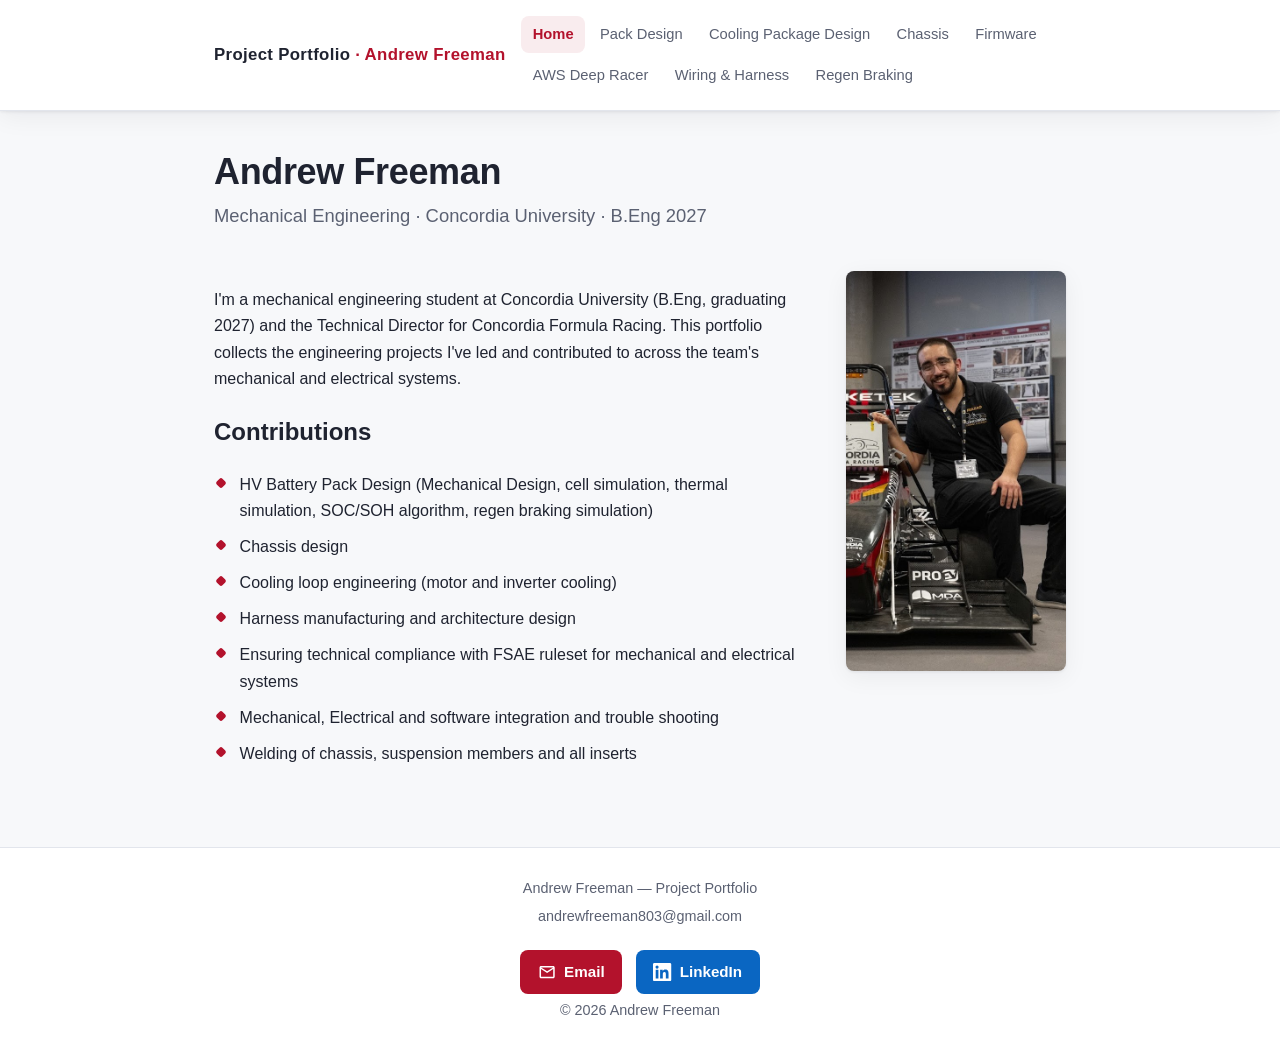
==== index.html @ 3059a9bf "Initial commit: Andrew Freeman project portfolio" ====
<!DOCTYPE html>
<html lang="en">
<head>
  <meta charset="UTF-8">
  <meta name="viewport" content="width=device-width, initial-scale=1.0">
  <title>Project Portfolio — Andrew Freeman</title>
  <meta name="description" content="Engineering project portfolio of Andrew Freeman, mechanical engineering student and Technical Director of Concordia Formula Racing.">
  <link rel="stylesheet" href="css/style.css">
</head>
<body>
  <!-- ============ CANONICAL HEADER (copy to every page) ============ -->
  <header class="site-header">
    <div class="site-header__inner">
      <a class="site-title" href="index.html">Project Portfolio <span>· Andrew Freeman</span></a>
      <button class="nav-toggle" aria-label="Toggle navigation" aria-controls="primary-nav" aria-expanded="false">☰</button>
      <ul class="nav" id="primary-nav">
        <li><a href="index.html" class="active" aria-current="page">Home</a></li>
        <li><a href="pack-design.html">Pack Design</a></li>
        <li><a href="cooling-package-design.html">Cooling Package Design</a></li>
        <li><a href="chassis.html">Chassis</a></li>
        <li><a href="firmware.html">Firmware</a></li>
        <li><a href="aws-deep-racer.html">AWS Deep Racer</a></li>
        <li><a href="wiring-harness.html">Wiring &amp; Harness</a></li>
        <li><a href="regen-braking.html">Regen Braking</a></li>
      </ul>
    </div>
  </header>
  <!-- ============ /HEADER ============ -->

  <main>
    <h1 class="page-title">Andrew Freeman</h1>
    <p class="page-subtitle">Mechanical Engineering · Concordia University · B.Eng 2027</p>

    <div class="intro">
      <div>
        <p>
          I'm a mechanical engineering student at Concordia University (B.Eng, graduating
          2027) and the Technical Director for Concordia Formula Racing. This portfolio
          collects the engineering projects I've led and contributed to across the team's
          mechanical and electrical systems.
        </p>

        <h2>Contributions</h2>
        <ul class="bullet-list">
          <li>HV Battery Pack Design (Mechanical Design, cell simulation, thermal simulation, SOC/SOH algorithm, regen braking simulation) </li>
          <li>Chassis design</li>
          <li>Cooling loop engineering (motor and inverter cooling)</li>
          <li>Harness manufacturing and architecture design</li>
          <li>Ensuring technical compliance with FSAE ruleset for mechanical and electrical systems</li>
          <li>​Mechanical, Electrical and software integration and trouble shooting</li>
          <li>Welding of chassis, suspension members and all inserts</li>
        </ul>
      </div>

      <img class="intro__photo" src="assets/images/Profile1.jpg" alt="Andrew Freeman">
    </div>
  </main>

  <!-- ============ CANONICAL FOOTER (copy to every page) ============ -->
  <footer class="site-footer">
    <p>Andrew Freeman — Project Portfolio</p>
    <p>andrewfreeman803@gmail.com</p>
    <p><a class="btn btn-email" href="mailto:andrewfreeman803@gmail.com"><svg viewBox="0 0 24 24" aria-hidden="true" focusable="false"><path d="M22 6c0-1.1-.9-2-2-2H4c-1.1 0-2 .9-2 2v12c0 1.1.9 2 2 2h16c1.1 0 2-.9 2-2V6zm-2 0l-8 5-8-5h16zm0 12H4V8l8 5 8-5v10z"/></svg>Email</a></p>
    <p><a class="btn btn-linkedin" href="https://www.linkedin.com/in/andrew-freeman-411437264" target="_blank" rel="noopener" aria-label="LinkedIn"><svg viewBox="0 0 24 24" aria-hidden="true" focusable="false"><path d="M20.45 20.45h-3.56v-5.57c0-1.33-.02-3.04-1.85-3.04-1.85 0-2.14 1.45-2.14 2.94v5.67H9.34V9h3.41v1.56h.05c.48-.9 1.64-1.85 3.37-1.85 3.6 0 4.27 2.37 4.27 5.46v6.28zM5.34 7.43a2.06 2.06 0 110-4.13 2.06 2.06 0 010 4.13zM7.12 20.45H3.56V9h3.56v11.45zM22.22 0H1.77C.79 0 0 .77 0 1.72v20.56C0 23.23.79 24 1.77 24h20.45c.98 0 1.78-.77 1.78-1.72V1.72C24 .77 23.2 0 22.22 0z"/></svg>LinkedIn</a></p>
    <p>&copy; 2026 Andrew Freeman</p>
  </footer>
  <!-- ============ /FOOTER ============ -->

  <script src="js/nav.js"></script>
</body>
</html>
---- css/style.css ----
:root {
  --color-bg: #f7f8fa;
  --color-surface: #ffffff;
  --color-text: #1f2330;
  --color-text-muted: #5b6172;
  --color-accent: #b3122c;
  --color-accent-dark: #8a0e22;
  --color-border: #e2e5ec;
  --color-code-bg: #1f2330;
  --color-code-text: #e8eaf0;

  --font-body: -apple-system, BlinkMacSystemFont, "Segoe UI", Roboto, Helvetica,
    Arial, sans-serif;
  --font-mono: "SF Mono", "Cascadia Code", Consolas, "Liberation Mono", Menlo,
    monospace;

  --content-max: 900px;
  --space-1: 0.5rem;
  --space-2: 1rem;
  --space-3: 1.5rem;
  --space-4: 2.5rem;
  --space-5: 4rem;
  --radius: 8px;
  --shadow: 0 1px 3px rgba(20, 23, 33, 0.08), 0 6px 24px rgba(20, 23, 33, 0.06);
}

*,
*::before,
*::after {
  box-sizing: border-box;
}

html {
  scroll-behavior: smooth;
}

body {
  margin: 0;
  font-family: var(--font-body);
  color: var(--color-text);
  background: var(--color-bg);
  line-height: 1.65;
  -webkit-font-smoothing: antialiased;
}

img {
  max-width: 100%;
  display: block;
}

a {
  color: var(--color-accent);
  text-decoration: none;
}

a:hover,
a:focus {
  text-decoration: underline;
}

.site-header {
  position: sticky;
  top: 0;
  z-index: 100;
  background: var(--color-surface);
  border-bottom: 1px solid var(--color-border);
  box-shadow: var(--shadow);
}

.site-header__inner {
  max-width: var(--content-max);
  margin: 0 auto;
  padding: var(--space-2) var(--space-3);
  display: flex;
  align-items: center;
  justify-content: space-between;
  gap: var(--space-2);
}

.site-title {
  font-size: 1.05rem;
  font-weight: 700;
  letter-spacing: 0.02em;
  color: var(--color-text);
  white-space: nowrap;
}

.site-title span {
  color: var(--color-accent);
}

.site-title:hover {
  text-decoration: none;
}

.nav-toggle {
  display: none;
  background: none;
  border: 1px solid var(--color-border);
  border-radius: var(--radius);
  padding: 0.4rem 0.6rem;
  font-size: 1.25rem;
  line-height: 1;
  cursor: pointer;
  color: var(--color-text);
}

.nav {
  display: flex;
  flex-wrap: wrap;
  gap: 0.25rem;
  list-style: none;
  margin: 0;
  padding: 0;
}

.nav a {
  display: block;
  padding: 0.4rem 0.7rem;
  border-radius: var(--radius);
  color: var(--color-text-muted);
  font-size: 0.92rem;
  font-weight: 500;
  white-space: nowrap;
}

.nav a:hover,
.nav a:focus {
  background: var(--color-bg);
  color: var(--color-text);
  text-decoration: none;
}

.nav a.active,
.nav a[aria-current="page"] {
  color: var(--color-accent);
  background: rgba(179, 18, 44, 0.08);
  font-weight: 600;
}

main {
  max-width: var(--content-max);
  margin: 0 auto;
  padding: var(--space-4) var(--space-3) var(--space-5);
}

.page-title {
  font-size: 2.25rem;
  line-height: 1.15;
  margin: 0 0 var(--space-1);
  letter-spacing: -0.01em;
}

.page-subtitle {
  margin: 0 0 var(--space-4);
  color: var(--color-text-muted);
  font-size: 1.15rem;
  font-weight: 500;
}

.toc {
  background: var(--color-surface);
  border: 1px solid var(--color-border);
  border-radius: var(--radius);
  box-shadow: var(--shadow);
  padding: var(--space-2) var(--space-3);
  margin-bottom: var(--space-4);
}

.toc__title {
  margin: 0 0 var(--space-1);
  font-size: 0.8rem;
  font-weight: 700;
  text-transform: uppercase;
  letter-spacing: 0.06em;
  color: var(--color-text-muted);
}

.toc ul {
  list-style: none;
  margin: 0;
  padding: 0;
  columns: 2;
  column-gap: var(--space-4);
}

.toc li {
  margin: 0.15rem 0;
  break-inside: avoid;
}

.toc a {
  display: block;
  padding: 0.15rem 0 0.15rem 0.6rem;
  border-left: 2px solid transparent;
  color: var(--color-text-muted);
  font-size: 0.92rem;
}

.toc a:hover,
.toc a:focus {
  color: var(--color-accent);
  text-decoration: none;
}

.toc a.active {
  color: var(--color-accent);
  border-left-color: var(--color-accent);
  font-weight: 600;
}

.section {
  margin-bottom: var(--space-4);
  padding-bottom: var(--space-3);
  border-bottom: 1px solid var(--color-border);
  scroll-margin-top: 84px;
}

.section:last-child {
  border-bottom: none;
}

.section h2 {
  font-size: 1.5rem;
  margin: 0 0 var(--space-1);
  color: var(--color-text);
}

.section h3 {
  font-size: 1.15rem;
  margin: var(--space-3) 0 var(--space-1);
  color: var(--color-accent-dark);
}

.bullet-list {
  margin: var(--space-2) 0;
  padding: 0;
  list-style: none;
}

.bullet-list li {
  position: relative;
  padding-left: 1.6rem;
  margin-bottom: 0.6rem;
}

.bullet-list li::before {
  content: "";
  position: absolute;
  left: 0.2rem;
  top: 0.7em;
  width: 0.5rem;
  height: 0.5rem;
  border-radius: 2px;
  background: var(--color-accent);
  transform: translateY(-50%) rotate(45deg);
}

.bullet-list ul {
  list-style: disc;
  margin: 0.4rem 0 0.2rem;
  padding-left: 1.2rem;
}

.bullet-list ul li {
  padding-left: 0.3rem;
  margin-bottom: 0.25rem;
  color: var(--color-text-muted);
  font-size: 0.95rem;
}

.bullet-list ul li::before {
  display: none;
}

.image-grid {
  display: grid;
  grid-template-columns: repeat(auto-fill, minmax(220px, 1fr));
  gap: var(--space-2);
  margin: var(--space-2) 0;
}

.image-grid img {
  width: 100%;
  height: auto;
  border-radius: var(--radius);
  box-shadow: var(--shadow);
  cursor: zoom-in;
}

.image-grid--single {
  grid-template-columns: 1fr;
}

.image-grid--gallery {
  grid-template-columns: repeat(auto-fill, minmax(180px, 1fr));
}

.image-grid--gallery img {
  height: 190px;
  object-fit: cover;
}

.image-placeholder {
  border: 2px dashed var(--color-border);
  border-radius: var(--radius);
  background: var(--color-surface);
  min-height: 150px;
  display: flex;
  align-items: center;
  justify-content: center;
  text-align: center;
  padding: var(--space-2);
  color: var(--color-text-muted);
  font-size: 0.85rem;
}

.image-placeholder--wide {
  min-height: 240px;
}

.image-placeholder::before {
  content: "🖼 ";
}

.lightbox {
  position: fixed;
  inset: 0;
  z-index: 1000;
  display: none;
  align-items: center;
  justify-content: center;
  padding: var(--space-3);
  background: rgba(0, 0, 0, 0.9);
}

.lightbox.open {
  display: flex;
}

.lightbox__img {
  max-width: 95vw;
  max-height: 92vh;
  width: auto;
  height: auto;
  object-fit: contain;
  border-radius: var(--radius);
  box-shadow: 0 10px 40px rgba(0, 0, 0, 0.5);
  cursor: zoom-out;
}

.lightbox__close {
  position: absolute;
  top: 0.75rem;
  right: 1.25rem;
  background: none;
  border: none;
  color: #fff;
  font-size: 2.75rem;
  line-height: 1;
  cursor: pointer;
}

.download {
  display: inline-flex;
  align-items: center;
  gap: 0.5rem;
  margin: var(--space-1) 0;
  padding: 0.6rem 0.9rem;
  background: var(--color-surface);
  border: 1px solid var(--color-border);
  border-radius: var(--radius);
  color: var(--color-text);
  font-size: 0.92rem;
  font-weight: 500;
  box-shadow: var(--shadow);
}

.download:hover,
.download:focus {
  border-color: var(--color-accent);
  color: var(--color-accent);
  text-decoration: none;
}

.btn {
  display: inline-block;
  padding: 0.6rem 1.1rem;
  background: var(--color-accent);
  color: #fff;
  border-radius: var(--radius);
  font-weight: 600;
  font-size: 0.95rem;
}

.btn:hover,
.btn:focus {
  background: var(--color-accent-dark);
  text-decoration: none;
}

.btn-linkedin {
  display: inline-flex;
  align-items: center;
  gap: 0.5rem;
  background: #0a66c2;
}

.btn-linkedin:hover,
.btn-linkedin:focus {
  background: #004182;
}

.btn-linkedin svg {
  width: 1.2em;
  height: 1.2em;
  fill: currentColor;
}

.btn-email {
  display: inline-flex;
  align-items: center;
  gap: 0.5rem;
}

.btn-email svg {
  width: 1.2em;
  height: 1.2em;
  fill: currentColor;
}

.code-block {
  background: var(--color-code-bg);
  color: var(--color-code-text);
  border-radius: var(--radius);
  padding: var(--space-2);
  overflow-x: auto;
  font-family: var(--font-mono);
  font-size: 0.85rem;
  line-height: 1.5;
  margin: var(--space-2) 0;
}

.code-block code {
  font-family: inherit;
  white-space: pre;
}

.code-block--scroll {
  max-height: 460px;
  overflow: auto;
  margin-top: 0;
}

.code-details {
  margin: var(--space-2) 0;
}

.code-details > summary {
  cursor: pointer;
  display: inline-block;
  padding: 0.4rem 0.2rem;
  color: var(--color-accent);
  font-weight: 600;
  font-size: 0.92rem;
}

.code-details > summary:hover {
  color: var(--color-accent-dark);
}

.intro {
  display: grid;
  grid-template-columns: 1fr 220px;
  gap: var(--space-4);
  align-items: start;
}

.intro__photo {
  width: 100%;
  min-height: 260px;
  border-radius: var(--radius);
}

img.intro__photo {
  height: 400px;
  object-fit: cover;
  box-shadow: var(--shadow);
}

.site-footer {
  background: var(--color-surface);
  border-top: 1px solid var(--color-border);
  padding: var(--space-3);
  text-align: center;
  color: var(--color-text-muted);
  font-size: 0.9rem;
}

.site-footer a {
  font-weight: 600;
}

.site-footer p {
  margin: 0.3rem 0;
}

.site-footer .btn {
  margin-top: var(--space-1);
  color: #fff;
}

.site-footer .btn:hover,
.site-footer .btn:focus {
  text-decoration: none;
}

.site-footer p:has(.btn) {
  display: inline-block;
  margin: var(--space-1) 0.3rem 0;
}

@media (max-width: 720px) {
  .nav-toggle {
    display: block;
  }

  .nav {
    display: none;
    flex-direction: column;
    width: 100%;
    margin-top: var(--space-2);
    flex-basis: 100%;
  }

  .nav.open {
    display: flex;
  }

  .site-header__inner {
    flex-wrap: wrap;
  }

  .nav a {
    padding: 0.6rem 0.7rem;
  }

  .intro {
    grid-template-columns: 1fr;
  }

  .page-title {
    font-size: 1.8rem;
  }

  .toc ul {
    columns: 1;
  }
}
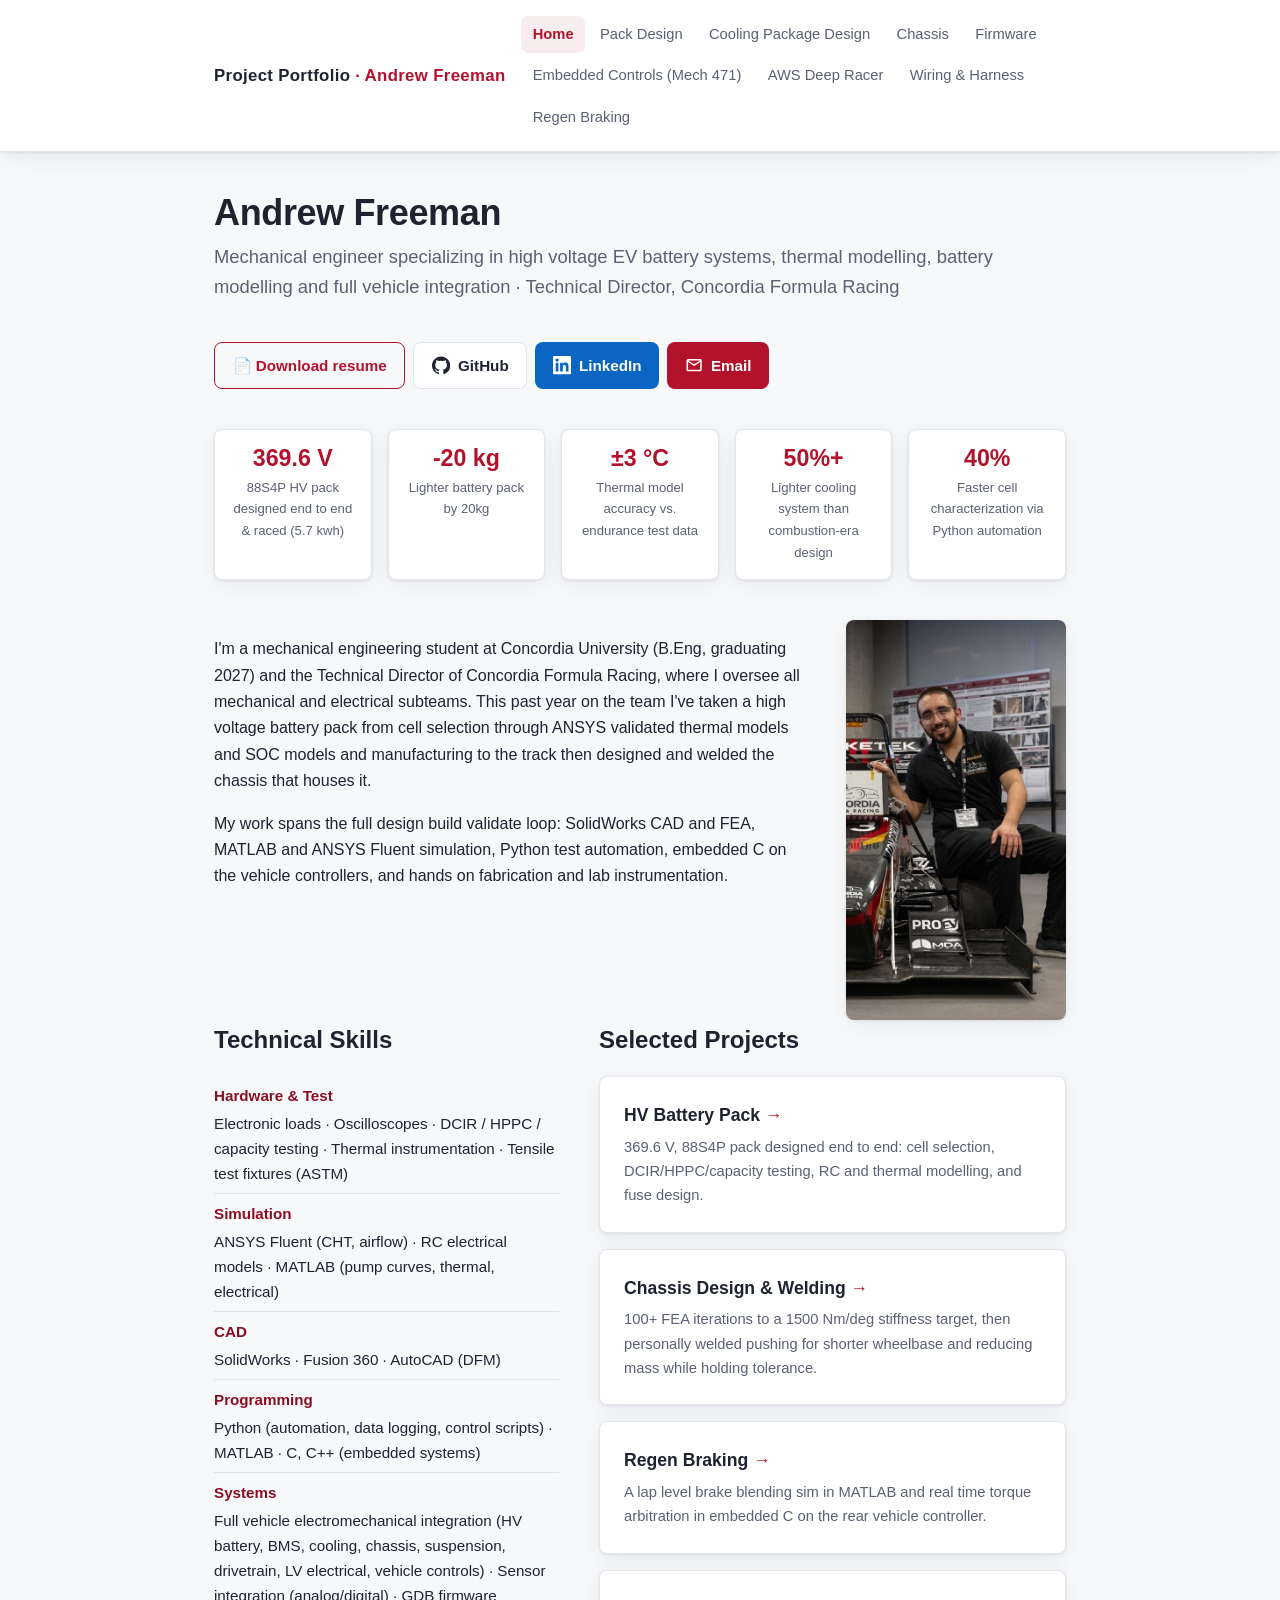
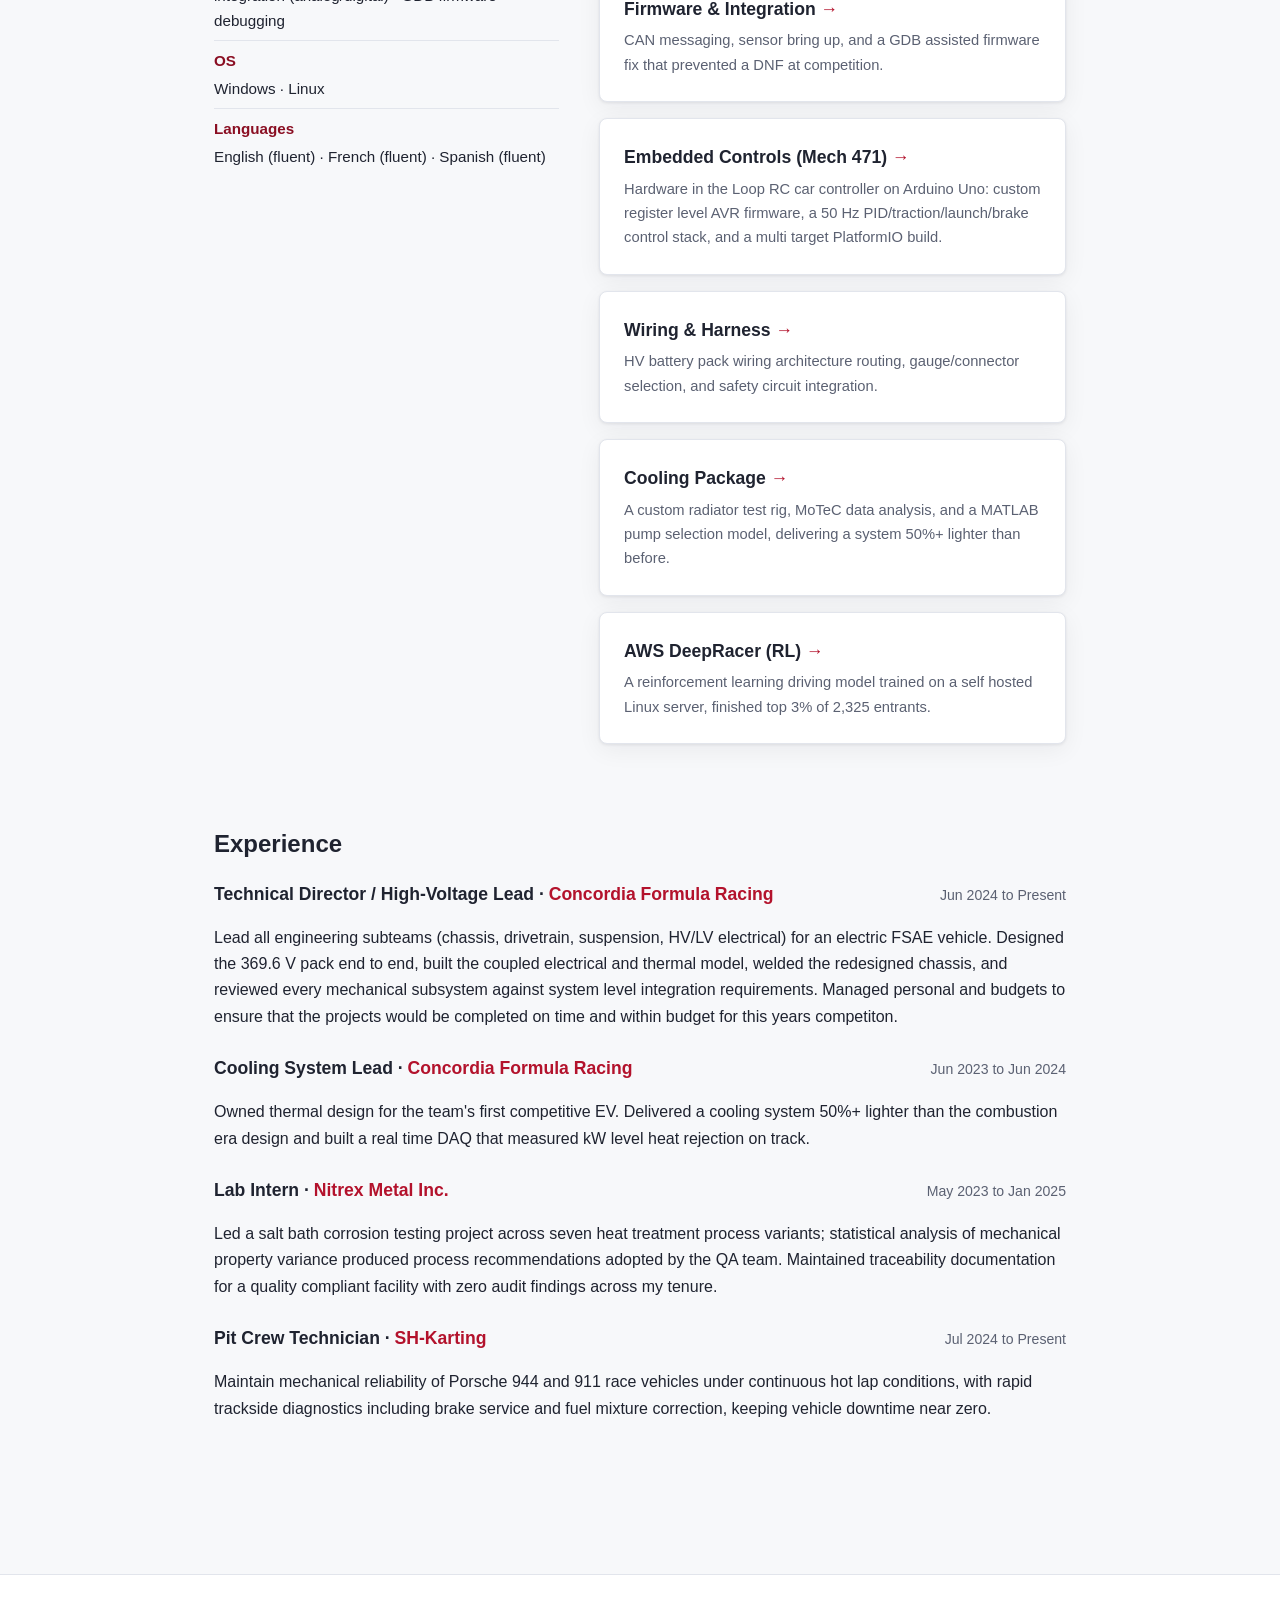
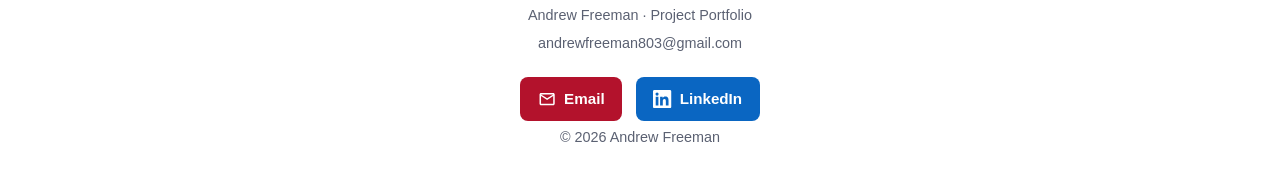
==== commit 32b9d67e: "General improvements - Rebuild homepage: value proposition, hero metric row, project-card grid,   re" ====
--- a/index.html
+++ b/index.html
@@ -3,7 +3,7 @@
 <head>
   <meta charset="UTF-8">
   <meta name="viewport" content="width=device-width, initial-scale=1.0">
-  <title>Project Portfolio — Andrew Freeman</title>
+  <title>Project Portfolio · Andrew Freeman</title>
   <meta name="description" content="Engineering project portfolio of Andrew Freeman, mechanical engineering student and Technical Director of Concordia Formula Racing.">
   <link rel="stylesheet" href="css/style.css">
 </head>
@@ -19,6 +19,7 @@
         <li><a href="cooling-package-design.html">Cooling Package Design</a></li>
         <li><a href="chassis.html">Chassis</a></li>
         <li><a href="firmware.html">Firmware</a></li>
+        <li><a href="embedded-controls.html">Embedded Controls (Mech 471)</a></li>
         <li><a href="aws-deep-racer.html">AWS Deep Racer</a></li>
         <li><a href="wiring-harness.html">Wiring &amp; Harness</a></li>
         <li><a href="regen-braking.html">Regen Braking</a></li>
@@ -29,36 +30,168 @@
 
   <main>
     <h1 class="page-title">Andrew Freeman</h1>
-    <p class="page-subtitle">Mechanical Engineering · Concordia University · B.Eng 2027</p>
+    <p class="page-subtitle">
+      Mechanical engineer specializing in high voltage EV battery systems, thermal
+      modelling, battery modelling and full vehicle integration · Technical Director, Concordia Formula Racing
+    </p>
+
+    <div class="hero-actions">
+      <a class="btn btn-outline" href="assets/files/Andrew_Freeman_Resume.pdf" target="_blank" rel="noopener">📄 Download resume</a>
+      <a class="btn btn-ghost" href="https://github.com/freeman803" target="_blank" rel="noopener">
+        <svg viewBox="0 0 24 24" aria-hidden="true" focusable="false"><path d="M12 .5C5.37.5 0 5.87 0 12.5c0 5.3 3.44 9.8 8.21 11.39.6.11.82-.26.82-.58 0-.29-.01-1.04-.02-2.05-3.34.73-4.04-1.61-4.04-1.61-.55-1.39-1.34-1.76-1.34-1.76-1.09-.75.08-.73.08-.73 1.2.08 1.84 1.24 1.84 1.24 1.07 1.83 2.81 1.3 3.5.99.11-.78.42-1.3.76-1.6-2.67-.3-5.47-1.33-5.47-5.93 0-1.31.47-2.38 1.24-3.22-.12-.3-.54-1.52.12-3.18 0 0 1.01-.32 3.3 1.23a11.5 11.5 0 016 0c2.29-1.55 3.3-1.23 3.3-1.23.66 1.66.24 2.88.12 3.18.77.84 1.24 1.91 1.24 3.22 0 4.61-2.8 5.63-5.48 5.92.43.37.81 1.1.81 2.22 0 1.6-.01 2.9-.01 3.29 0 .32.21.7.82.58A12.01 12.01 0 0024 12.5C24 5.87 18.63.5 12 .5z"/></svg>
+        GitHub
+      </a>
+      <a class="btn btn-linkedin" href="https://www.linkedin.com/in/andrew-freeman-411437264" target="_blank" rel="noopener">
+        <svg viewBox="0 0 24 24" aria-hidden="true" focusable="false"><path d="M20.45 20.45h-3.56v-5.57c0-1.33-.02-3.04-1.85-3.04-1.85 0-2.14 1.45-2.14 2.94v5.67H9.34V9h3.41v1.56h.05c.48-.9 1.64-1.85 3.37-1.85 3.6 0 4.27 2.37 4.27 5.46v6.28zM5.34 7.43a2.06 2.06 0 110-4.13 2.06 2.06 0 010 4.13zM7.12 20.45H3.56V9h3.56v11.45zM22.22 0H1.77C.79 0 0 .77 0 1.72v20.56C0 23.23.79 24 1.77 24h20.45c.98 0 1.78-.77 1.78-1.72V1.72C24 .77 23.2 0 22.22 0z"/></svg>
+        LinkedIn
+      </a>
+      <a class="btn btn-email" href="mailto:andrewfreeman803@gmail.com">
+        <svg viewBox="0 0 24 24" aria-hidden="true" focusable="false"><path d="M22 6c0-1.1-.9-2-2-2H4c-1.1 0-2 .9-2 2v12c0 1.1.9 2 2 2h16c1.1 0 2-.9 2-2V6zm-2 0l-8 5-8-5h16zm0 12H4V8l8 5 8-5v10z"/></svg>
+        Email
+      </a>
+    </div>
+
+    <div class="stat-row">
+      <div class="stat"><span class="stat__value">369.6 V</span><span class="stat__label">88S4P HV pack designed end to end &amp; raced (5.7 kwh)</span></div>
+      <div class="stat"><span class="stat__value">-20 kg</span><span class="stat__label">Lighter battery pack by 20kg</span></div>
+      <div class="stat"><span class="stat__value">±3 °C</span><span class="stat__label">Thermal model accuracy vs. endurance test data</span></div>
+      <div class="stat"><span class="stat__value">50%+</span><span class="stat__label">Lighter cooling system than combustion-era design</span></div>
+      <div class="stat"><span class="stat__value">40%</span><span class="stat__label">Faster cell characterization via Python automation</span></div>
+    </div>
 
     <div class="intro">
       <div>
         <p>
           I'm a mechanical engineering student at Concordia University (B.Eng, graduating
-          2027) and the Technical Director for Concordia Formula Racing. This portfolio
-          collects the engineering projects I've led and contributed to across the team's
-          mechanical and electrical systems.
+          2027) and the Technical Director of Concordia Formula Racing, where I oversee all mechanical and electrical subteams. 
+          This past year on the team I've taken a high voltage battery pack from cell selection through
+          ANSYS validated thermal models and SOC models and manufacturing to the track then designed and welded the chassis
+          that houses it. 
         </p>
-
-        <h2>Contributions</h2>
-        <ul class="bullet-list">
-          <li>HV Battery Pack Design (Mechanical Design, cell simulation, thermal simulation, SOC/SOH algorithm, regen braking simulation) </li>
-          <li>Chassis design</li>
-          <li>Cooling loop engineering (motor and inverter cooling)</li>
-          <li>Harness manufacturing and architecture design</li>
-          <li>Ensuring technical compliance with FSAE ruleset for mechanical and electrical systems</li>
-          <li>​Mechanical, Electrical and software integration and trouble shooting</li>
-          <li>Welding of chassis, suspension members and all inserts</li>
-        </ul>
+        <p>
+          My work spans the full design build validate loop: SolidWorks CAD and FEA, MATLAB
+          and ANSYS Fluent simulation, Python test automation, embedded C on the vehicle
+          controllers, and hands on fabrication and lab instrumentation. 
+        </p>
       </div>
 
       <img class="intro__photo" src="assets/images/Profile1.jpg" alt="Andrew Freeman">
     </div>
+
+    <div class="home-split">
+    <section class="section">
+      <h2>Technical Skills</h2>
+      <div class="skills__list">
+        <div class="skills__row">
+          <span class="skills__cat">Hardware &amp; Test</span>
+          <span class="skills__items">Electronic loads · Oscilloscopes · DCIR / HPPC / capacity testing · Thermal instrumentation · Tensile test fixtures (ASTM)</span>
+        </div>
+        <div class="skills__row">
+          <span class="skills__cat">Simulation</span>
+          <span class="skills__items">ANSYS Fluent (CHT, airflow) · RC electrical models · MATLAB (pump curves, thermal, electrical)</span>
+        </div>
+        <div class="skills__row">
+          <span class="skills__cat">CAD</span>
+          <span class="skills__items">SolidWorks · Fusion 360 · AutoCAD (DFM)</span>
+        </div>
+        <div class="skills__row">
+          <span class="skills__cat">Programming</span>
+          <span class="skills__items">Python (automation, data logging, control scripts) · MATLAB · C, C++ (embedded systems)</span>
+        </div>
+        <div class="skills__row">
+          <span class="skills__cat">Systems</span>
+          <span class="skills__items">Full vehicle electromechanical integration (HV battery, BMS, cooling, chassis, suspension, drivetrain, LV electrical, vehicle controls) · Sensor integration (analog/digital) · GDB firmware debugging</span>
+        </div>
+        <div class="skills__row">
+          <span class="skills__cat">OS</span>
+          <span class="skills__items">Windows · Linux</span>
+        </div>
+        <div class="skills__row">
+          <span class="skills__cat">Languages</span>
+          <span class="skills__items">English (fluent) · French (fluent) · Spanish (fluent)</span>
+        </div>
+      </div>
+    </section>
+
+    <section class="section">
+      <h2>Selected Projects</h2>
+      <div class="card-grid">
+        <a class="card" href="pack-design.html">
+          <p class="card__title">HV Battery Pack</p>
+          <p class="card__desc">369.6 V, 88S4P pack designed end to end: cell selection, DCIR/HPPC/capacity testing, RC and thermal modelling, and fuse design.</p>
+        </a>
+        <a class="card" href="chassis.html">
+          <p class="card__title">Chassis Design &amp; Welding</p>
+          <p class="card__desc">100+ FEA iterations to a 1500 Nm/deg stiffness target, then personally welded pushing for shorter wheelbase and reducing mass while holding tolerance.</p>
+        </a>
+        <a class="card" href="regen-braking.html">
+          <p class="card__title">Regen Braking</p>
+          <p class="card__desc">A lap level brake blending sim in MATLAB and real time torque arbitration in embedded C on the rear vehicle controller.</p>
+        </a>
+        <a class="card" href="firmware.html">
+          <p class="card__title">Firmware &amp; Integration</p>
+          <p class="card__desc">CAN messaging, sensor bring up, and a GDB assisted firmware fix that prevented a DNF at competition.</p>
+        </a>
+        <a class="card" href="embedded-controls.html">
+          <p class="card__title">Embedded Controls (Mech 471)</p>
+          <p class="card__desc">Hardware in the Loop RC car controller on Arduino Uno: custom register level AVR firmware, a 50 Hz PID/traction/launch/brake control stack, and a multi target PlatformIO build.</p>
+        </a>
+        <a class="card" href="wiring-harness.html">
+          <p class="card__title">Wiring &amp; Harness</p>
+          <p class="card__desc">HV battery pack wiring architecture routing, gauge/connector selection, and safety circuit integration.</p>
+        </a>
+        <a class="card" href="cooling-package-design.html">
+          <p class="card__title">Cooling Package</p>
+          <p class="card__desc">A custom radiator test rig, MoTeC data analysis, and a MATLAB pump selection model, delivering a system 50%+ lighter than before.</p>
+        </a>
+        <a class="card" href="aws-deep-racer.html">
+          <p class="card__title">AWS DeepRacer (RL)</p>
+          <p class="card__desc">A reinforcement learning driving model trained on a self hosted Linux server, finished top 3% of 2,325 entrants.</p>
+        </a>
+      </div>
+    </section>
+    </div>
+
+    <section class="section">
+      <h2>Experience</h2>
+      <div class="experience">
+        <div class="experience__item">
+          <div class="experience__head">
+            <p class="experience__role">Technical Director / High-Voltage Lead · <span class="experience__org">Concordia Formula Racing</span></p>
+            <span class="experience__dates">Jun 2024 to Present</span>
+          </div>
+          <p>Lead all engineering subteams (chassis, drivetrain, suspension, HV/LV electrical) for an electric FSAE vehicle. Designed the 369.6 V pack end to end, built the coupled electrical and thermal model, welded the redesigned chassis, and reviewed every mechanical subsystem against system level integration requirements.
+          Managed personal and budgets to ensure that the projects would be completed on time and within budget for this years competiton.  
+          </p>
+        </div>
+        <div class="experience__item">
+          <div class="experience__head">
+            <p class="experience__role">Cooling System Lead · <span class="experience__org">Concordia Formula Racing</span></p>
+            <span class="experience__dates">Jun 2023 to Jun 2024</span>
+          </div>
+          <p>Owned thermal design for the team's first competitive EV. Delivered a cooling system 50%+ lighter than the combustion era design and built a real time DAQ that measured kW level heat rejection on track.</p>
+        </div>
+        <div class="experience__item">
+          <div class="experience__head">
+            <p class="experience__role">Lab Intern · <span class="experience__org">Nitrex Metal Inc.</span></p>
+            <span class="experience__dates">May 2023 to Jan 2025</span>
+          </div>
+          <p>Led a salt bath corrosion testing project across seven heat treatment process variants; statistical analysis of mechanical property variance produced process recommendations adopted by the QA team. Maintained traceability documentation for a quality compliant facility with zero audit findings across my tenure.</p>
+        </div>
+        <div class="experience__item">
+          <div class="experience__head">
+            <p class="experience__role">Pit Crew Technician · <span class="experience__org">SH-Karting</span></p>
+            <span class="experience__dates">Jul 2024 to Present</span>
+          </div>
+          <p>Maintain mechanical reliability of Porsche 944 and 911 race vehicles under continuous hot lap conditions, with rapid trackside diagnostics including brake service and fuel mixture correction, keeping vehicle downtime near zero.</p>
+        </div>
+      </div>
+    </section>
   </main>
 
   <!-- ============ CANONICAL FOOTER (copy to every page) ============ -->
   <footer class="site-footer">
-    <p>Andrew Freeman — Project Portfolio</p>
+    <p>Andrew Freeman · Project Portfolio</p>
     <p>andrewfreeman803@gmail.com</p>
     <p><a class="btn btn-email" href="mailto:andrewfreeman803@gmail.com"><svg viewBox="0 0 24 24" aria-hidden="true" focusable="false"><path d="M22 6c0-1.1-.9-2-2-2H4c-1.1 0-2 .9-2 2v12c0 1.1.9 2 2 2h16c1.1 0 2-.9 2-2V6zm-2 0l-8 5-8-5h16zm0 12H4V8l8 5 8-5v10z"/></svg>Email</a></p>
     <p><a class="btn btn-linkedin" href="https://www.linkedin.com/in/andrew-freeman-411437264" target="_blank" rel="noopener" aria-label="LinkedIn"><svg viewBox="0 0 24 24" aria-hidden="true" focusable="false"><path d="M20.45 20.45h-3.56v-5.57c0-1.33-.02-3.04-1.85-3.04-1.85 0-2.14 1.45-2.14 2.94v5.67H9.34V9h3.41v1.56h.05c.48-.9 1.64-1.85 3.37-1.85 3.6 0 4.27 2.37 4.27 5.46v6.28zM5.34 7.43a2.06 2.06 0 110-4.13 2.06 2.06 0 010 4.13zM7.12 20.45H3.56V9h3.56v11.45zM22.22 0H1.77C.79 0 0 .77 0 1.72v20.56C0 23.23.79 24 1.77 24h20.45c.98 0 1.78-.77 1.78-1.72V1.72C24 .77 23.2 0 22.22 0z"/></svg>LinkedIn</a></p>
--- a/css/style.css
+++ b/css/style.css
@@ -301,6 +301,13 @@
   object-fit: cover;
 }
 
+.figure-caption {
+  margin: calc(-1 * var(--space-1)) 0 var(--space-2);
+  font-size: 0.85rem;
+  color: var(--color-text-muted);
+  font-style: italic;
+}
+
 .image-placeholder {
   border: 2px dashed var(--color-border);
   border-radius: var(--radius);
@@ -469,6 +476,236 @@
   color: var(--color-accent-dark);
 }
 
+/* Hero actions (résumé / links row under the subtitle) */
+.hero-actions {
+  display: flex;
+  flex-wrap: wrap;
+  gap: var(--space-1);
+  margin: 0 0 var(--space-4);
+}
+
+.btn-outline {
+  background: transparent;
+  color: var(--color-accent);
+  border: 1px solid var(--color-accent);
+}
+
+.btn-outline:hover,
+.btn-outline:focus {
+  background: var(--color-accent);
+  color: #fff;
+}
+
+.btn-ghost {
+  display: inline-flex;
+  align-items: center;
+  gap: 0.5rem;
+  background: var(--color-surface);
+  color: var(--color-text);
+  border: 1px solid var(--color-border);
+}
+
+.btn-ghost:hover,
+.btn-ghost:focus {
+  border-color: var(--color-accent);
+  color: var(--color-accent);
+}
+
+.btn-ghost svg {
+  width: 1.2em;
+  height: 1.2em;
+  fill: currentColor;
+}
+
+/* Hero stat row — the headline metrics */
+.stat-row {
+  display: grid;
+  grid-template-columns: repeat(auto-fit, minmax(150px, 1fr));
+  gap: var(--space-2);
+  margin: var(--space-4) 0;
+}
+
+.stat {
+  background: var(--color-surface);
+  border: 1px solid var(--color-border);
+  border-radius: var(--radius);
+  box-shadow: var(--shadow);
+  padding: var(--space-2);
+  text-align: center;
+}
+
+.stat__value {
+  display: block;
+  font-size: 1.45rem;
+  font-weight: 700;
+  color: var(--color-accent);
+  line-height: 1.1;
+}
+
+.stat__label {
+  display: block;
+  margin-top: 0.35rem;
+  font-size: 0.82rem;
+  color: var(--color-text-muted);
+}
+
+/* Project cards on the homepage */
+.card-grid {
+  display: grid;
+  grid-template-columns: repeat(auto-fill, minmax(240px, 1fr));
+  gap: var(--space-2);
+  margin: var(--space-2) 0 var(--space-4);
+}
+
+.card {
+  display: block;
+  background: var(--color-surface);
+  border: 1px solid var(--color-border);
+  border-radius: var(--radius);
+  box-shadow: var(--shadow);
+  padding: var(--space-3);
+  color: var(--color-text);
+  transition: transform 0.12s ease, border-color 0.12s ease;
+}
+
+.card:hover,
+.card:focus {
+  text-decoration: none;
+  border-color: var(--color-accent);
+  transform: translateY(-2px);
+}
+
+.card__title {
+  margin: 0 0 0.3rem;
+  font-size: 1.1rem;
+  font-weight: 700;
+  color: var(--color-text);
+}
+
+.card__title::after {
+  content: " \2192";
+  color: var(--color-accent);
+}
+
+.card__desc {
+  margin: 0;
+  font-size: 0.92rem;
+  color: var(--color-text-muted);
+}
+
+/* Home split: Technical Skills and Selected Projects side by side */
+.home-split {
+  display: grid;
+  grid-template-columns: 0.85fr 1.15fr;
+  gap: var(--space-4);
+  align-items: start;
+}
+
+.home-split .section {
+  border-bottom: none;
+  padding-bottom: 0;
+}
+
+/* In the narrow split column, stack each skill (label over items) */
+.home-split .skills__row {
+  grid-template-columns: 1fr;
+  gap: 0.15rem;
+  padding: 0.45rem 0;
+}
+
+/* Cards stack into a single column within their half */
+.home-split .card-grid {
+  grid-template-columns: 1fr;
+}
+
+@media (max-width: 820px) {
+  .home-split {
+    grid-template-columns: 1fr;
+    gap: 0;
+  }
+
+  .home-split .skills__row {
+    grid-template-columns: 170px 1fr;
+    gap: var(--space-2);
+  }
+}
+
+@media (max-width: 720px) {
+  .home-split .skills__row {
+    grid-template-columns: 1fr;
+    gap: 0.2rem;
+  }
+}
+
+/* Skills list (CV-style: category label + bullet-separated items) */
+.skills__list {
+  margin: var(--space-2) 0 0;
+}
+
+.skills__row {
+  display: grid;
+  grid-template-columns: 170px 1fr;
+  gap: var(--space-2);
+  padding: 0.55rem 0;
+  border-bottom: 1px solid var(--color-border);
+}
+
+.skills__row:last-child {
+  border-bottom: none;
+}
+
+.skills__cat {
+  font-weight: 700;
+  color: var(--color-accent-dark);
+  font-size: 0.95rem;
+}
+
+.skills__items {
+  color: var(--color-text);
+  font-size: 0.95rem;
+}
+
+@media (max-width: 720px) {
+  .skills__row {
+    grid-template-columns: 1fr;
+    gap: 0.2rem;
+  }
+}
+
+/* Experience entries */
+.experience {
+  margin: var(--space-2) 0;
+}
+
+.experience__item {
+  margin-bottom: var(--space-3);
+}
+
+.experience__head {
+  display: flex;
+  flex-wrap: wrap;
+  align-items: baseline;
+  justify-content: space-between;
+  gap: 0.3rem 1rem;
+}
+
+.experience__role {
+  margin: 0;
+  font-size: 1.1rem;
+  font-weight: 700;
+  color: var(--color-text);
+}
+
+.experience__org {
+  color: var(--color-accent);
+}
+
+.experience__dates {
+  font-size: 0.88rem;
+  color: var(--color-text-muted);
+  white-space: nowrap;
+}
+
 .intro {
   display: grid;
   grid-template-columns: 1fr 220px;
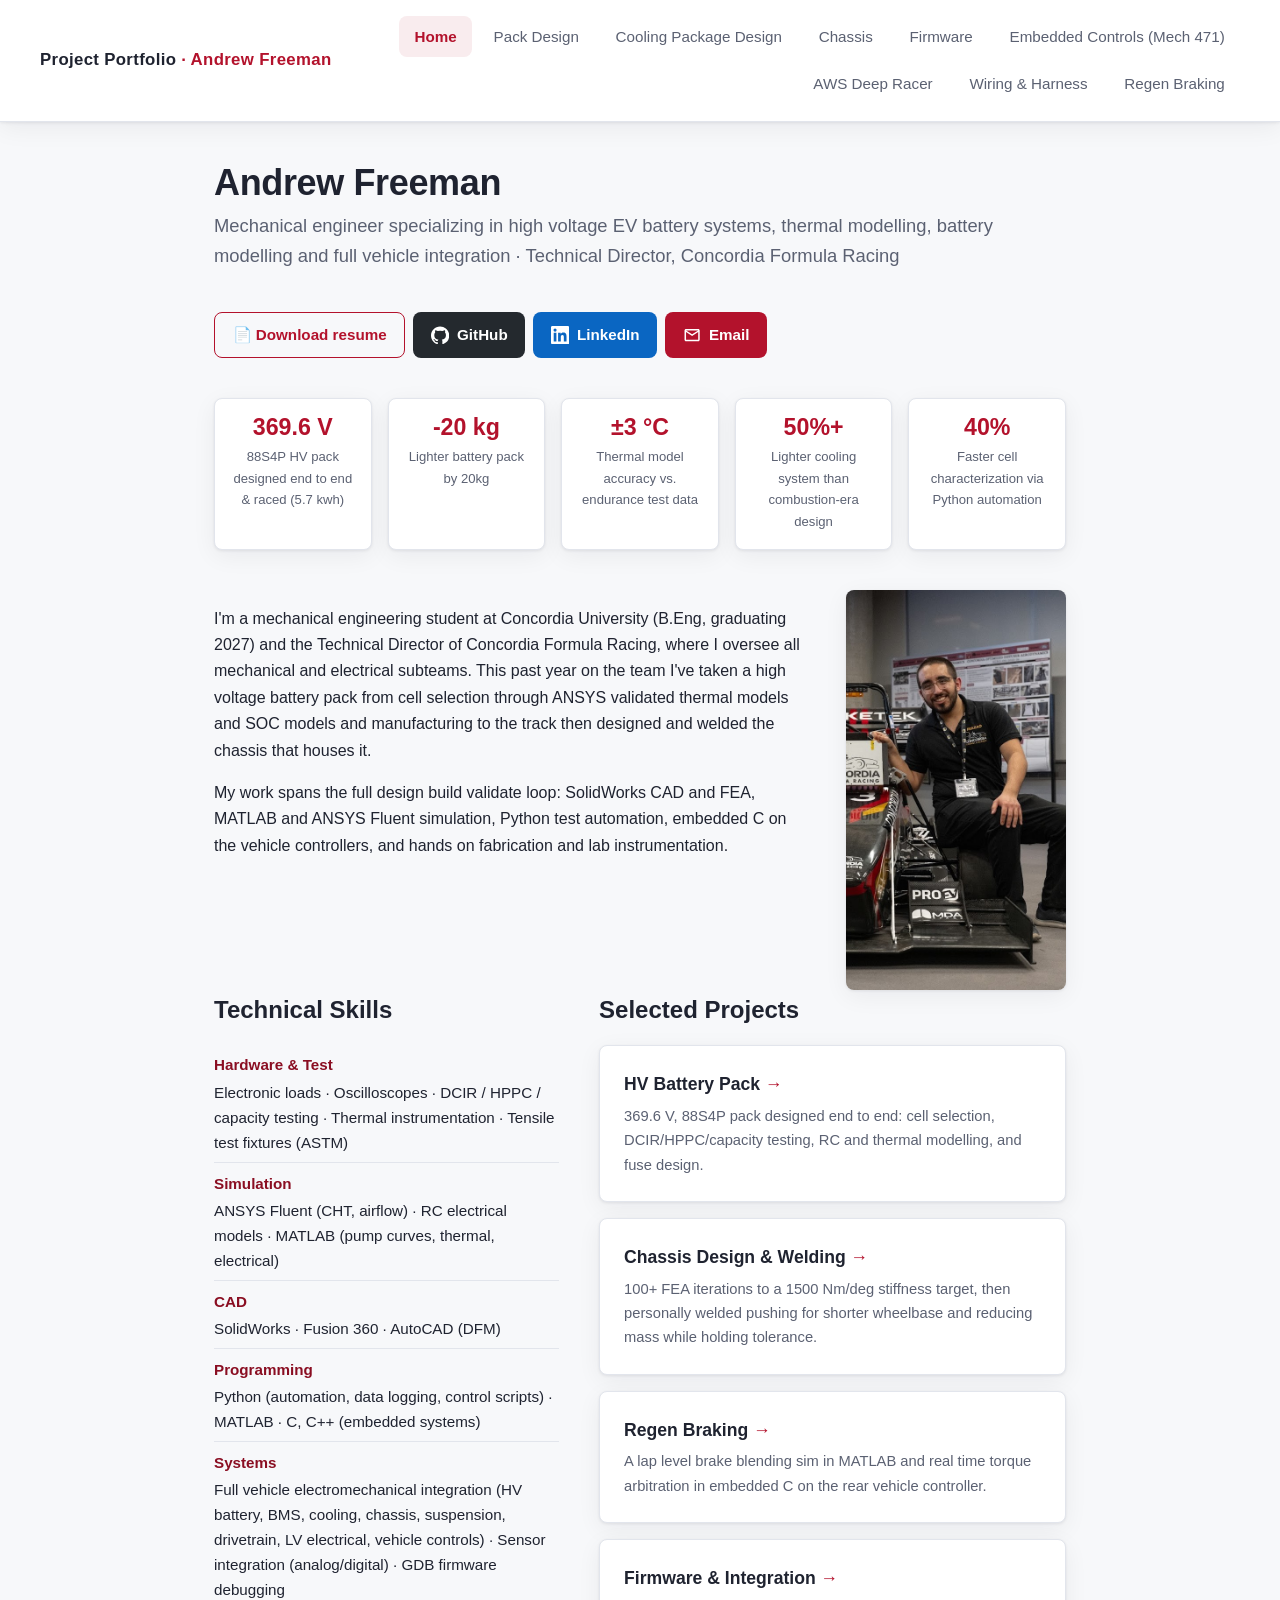
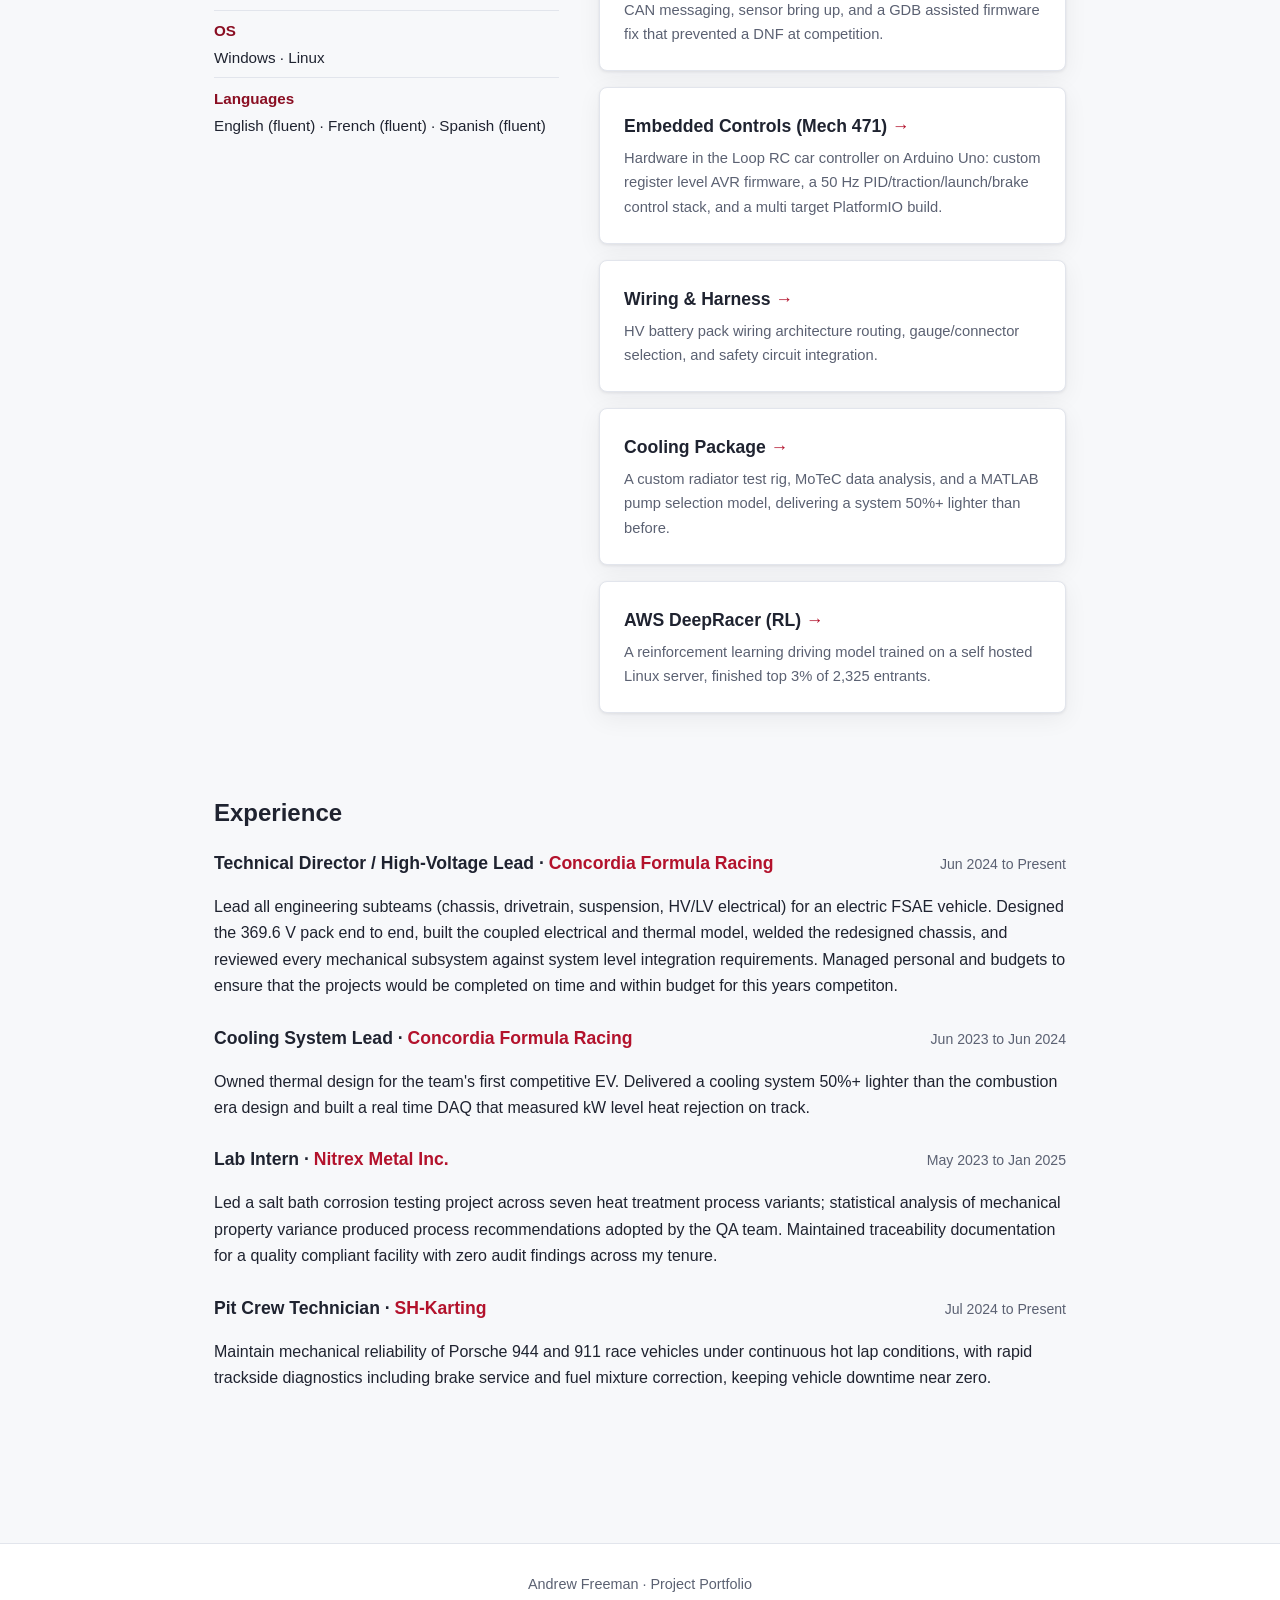
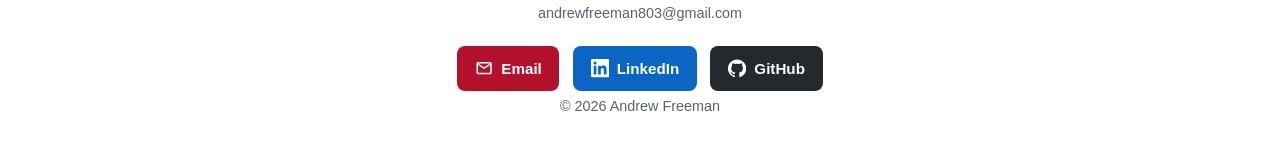
==== commit deda179c: "formatting" ====
--- a/index.html
+++ b/index.html
@@ -37,7 +37,7 @@
 
     <div class="hero-actions">
       <a class="btn btn-outline" href="assets/files/Andrew_Freeman_Resume.pdf" target="_blank" rel="noopener">📄 Download resume</a>
-      <a class="btn btn-ghost" href="https://github.com/freeman803" target="_blank" rel="noopener">
+      <a class="btn btn-github" href="https://github.com/freeman803" target="_blank" rel="noopener">
         <svg viewBox="0 0 24 24" aria-hidden="true" focusable="false"><path d="M12 .5C5.37.5 0 5.87 0 12.5c0 5.3 3.44 9.8 8.21 11.39.6.11.82-.26.82-.58 0-.29-.01-1.04-.02-2.05-3.34.73-4.04-1.61-4.04-1.61-.55-1.39-1.34-1.76-1.34-1.76-1.09-.75.08-.73.08-.73 1.2.08 1.84 1.24 1.84 1.24 1.07 1.83 2.81 1.3 3.5.99.11-.78.42-1.3.76-1.6-2.67-.3-5.47-1.33-5.47-5.93 0-1.31.47-2.38 1.24-3.22-.12-.3-.54-1.52.12-3.18 0 0 1.01-.32 3.3 1.23a11.5 11.5 0 016 0c2.29-1.55 3.3-1.23 3.3-1.23.66 1.66.24 2.88.12 3.18.77.84 1.24 1.91 1.24 3.22 0 4.61-2.8 5.63-5.48 5.92.43.37.81 1.1.81 2.22 0 1.6-.01 2.9-.01 3.29 0 .32.21.7.82.58A12.01 12.01 0 0024 12.5C24 5.87 18.63.5 12 .5z"/></svg>
         GitHub
       </a>
@@ -195,6 +195,7 @@
     <p>andrewfreeman803@gmail.com</p>
     <p><a class="btn btn-email" href="mailto:andrewfreeman803@gmail.com"><svg viewBox="0 0 24 24" aria-hidden="true" focusable="false"><path d="M22 6c0-1.1-.9-2-2-2H4c-1.1 0-2 .9-2 2v12c0 1.1.9 2 2 2h16c1.1 0 2-.9 2-2V6zm-2 0l-8 5-8-5h16zm0 12H4V8l8 5 8-5v10z"/></svg>Email</a></p>
     <p><a class="btn btn-linkedin" href="https://www.linkedin.com/in/andrew-freeman-411437264" target="_blank" rel="noopener" aria-label="LinkedIn"><svg viewBox="0 0 24 24" aria-hidden="true" focusable="false"><path d="M20.45 20.45h-3.56v-5.57c0-1.33-.02-3.04-1.85-3.04-1.85 0-2.14 1.45-2.14 2.94v5.67H9.34V9h3.41v1.56h.05c.48-.9 1.64-1.85 3.37-1.85 3.6 0 4.27 2.37 4.27 5.46v6.28zM5.34 7.43a2.06 2.06 0 110-4.13 2.06 2.06 0 010 4.13zM7.12 20.45H3.56V9h3.56v11.45zM22.22 0H1.77C.79 0 0 .77 0 1.72v20.56C0 23.23.79 24 1.77 24h20.45c.98 0 1.78-.77 1.78-1.72V1.72C24 .77 23.2 0 22.22 0z"/></svg>LinkedIn</a></p>
+    <p><a class="btn btn-github" href="https://github.com/freeman803" target="_blank" rel="noopener" aria-label="GitHub"><svg viewBox="0 0 24 24" aria-hidden="true" focusable="false"><path d="M12 .5C5.37.5 0 5.87 0 12.5c0 5.3 3.44 9.8 8.21 11.39.6.11.82-.26.82-.58 0-.29-.01-1.04-.02-2.05-3.34.73-4.04-1.61-4.04-1.61-.55-1.39-1.34-1.76-1.34-1.76-1.09-.75.08-.73.08-.73 1.2.08 1.84 1.24 1.84 1.24 1.07 1.83 2.81 1.3 3.5.99.11-.78.42-1.3.76-1.6-2.67-.3-5.47-1.33-5.47-5.93 0-1.31.47-2.38 1.24-3.22-.12-.3-.54-1.52.12-3.18 0 0 1.01-.32 3.3 1.23a11.5 11.5 0 016 0c2.29-1.55 3.3-1.23 3.3-1.23.66 1.66.24 2.88.12 3.18.77.84 1.24 1.91 1.24 3.22 0 4.61-2.8 5.63-5.48 5.92.43.37.81 1.1.81 2.22 0 1.6-.01 2.9-.01 3.29 0 .32.21.7.82.58A12.01 12.01 0 0024 12.5C24 5.87 18.63.5 12 .5z"/></svg>GitHub</a></p>
     <p>&copy; 2026 Andrew Freeman</p>
   </footer>
   <!-- ============ /FOOTER ============ -->
--- a/css/style.css
+++ b/css/style.css
@@ -68,13 +68,13 @@
 }
 
 .site-header__inner {
-  max-width: var(--content-max);
+  max-width: 1400px;
   margin: 0 auto;
-  padding: var(--space-2) var(--space-3);
+  padding: var(--space-2) var(--space-4);
   display: flex;
   align-items: center;
   justify-content: space-between;
-  gap: var(--space-2);
+  gap: var(--space-4);
 }
 
 .site-title {
@@ -107,8 +107,10 @@
 
 .nav {
   display: flex;
+  flex: 1;
   flex-wrap: wrap;
-  gap: 0.25rem;
+  justify-content: flex-end;
+  gap: 0.4rem;
   list-style: none;
   margin: 0;
   padding: 0;
@@ -116,10 +118,10 @@
 
 .nav a {
   display: block;
-  padding: 0.4rem 0.7rem;
-  border-radius: var(--radius);
-  color: var(--color-text-muted);
-  font-size: 0.92rem;
+  padding: 0.5rem 0.95rem;
+  border-radius: var(--radius);
+  color: var(--color-text-muted);
+  font-size: 0.95rem;
   font-weight: 500;
   white-space: nowrap;
 }
@@ -142,6 +144,23 @@
   max-width: var(--content-max);
   margin: 0 auto;
   padding: var(--space-4) var(--space-3) var(--space-5);
+}
+
+/* Pages with a side table of contents get a wider shell so the sidebar
+   sits beside the ~900px content column. */
+main.has-toc {
+  max-width: 1180px;
+}
+
+.page-layout {
+  display: grid;
+  grid-template-columns: 220px 1fr;
+  gap: var(--space-4);
+  align-items: start;
+}
+
+.page-content {
+  min-width: 0;
 }
 
 .page-title {
@@ -207,6 +226,20 @@
   color: var(--color-accent);
   border-left-color: var(--color-accent);
   font-weight: 600;
+}
+
+/* In the side-by-side layout the TOC becomes a sticky sidebar that scrolls
+   independently of the content. */
+.page-layout .toc {
+  position: sticky;
+  top: 160px;
+  margin-bottom: 0;
+  max-height: calc(100vh - 180px);
+  overflow: auto;
+}
+
+.page-layout .toc ul {
+  columns: 1;
 }
 
 .section {
@@ -436,6 +469,24 @@
   fill: currentColor;
 }
 
+.btn-github {
+  display: inline-flex;
+  align-items: center;
+  gap: 0.5rem;
+  background: #24292e;
+}
+
+.btn-github:hover,
+.btn-github:focus {
+  background: #1b1f23;
+}
+
+.btn-github svg {
+  width: 1.2em;
+  height: 1.2em;
+  fill: currentColor;
+}
+
 .code-block {
   background: var(--color-code-bg);
   color: var(--color-code-text);
@@ -496,27 +547,6 @@
   color: #fff;
 }
 
-.btn-ghost {
-  display: inline-flex;
-  align-items: center;
-  gap: 0.5rem;
-  background: var(--color-surface);
-  color: var(--color-text);
-  border: 1px solid var(--color-border);
-}
-
-.btn-ghost:hover,
-.btn-ghost:focus {
-  border-color: var(--color-accent);
-  color: var(--color-accent);
-}
-
-.btn-ghost svg {
-  width: 1.2em;
-  height: 1.2em;
-  fill: currentColor;
-}
-
 /* Hero stat row — the headline metrics */
 .stat-row {
   display: grid;
@@ -757,6 +787,28 @@
   margin: var(--space-1) 0.3rem 0;
 }
 
+/* Not enough room for a sidebar: fall back to the stacked TOC-on-top layout. */
+@media (max-width: 1024px) {
+  main.has-toc {
+    max-width: var(--content-max);
+  }
+
+  .page-layout {
+    display: block;
+  }
+
+  .page-layout .toc {
+    position: static;
+    max-height: none;
+    overflow: visible;
+    margin-bottom: var(--space-4);
+  }
+
+  .page-layout .toc ul {
+    columns: 2;
+  }
+}
+
 @media (max-width: 720px) {
   .nav-toggle {
     display: block;
@@ -790,7 +842,7 @@
     font-size: 1.8rem;
   }
 
-  .toc ul {
+  .page-layout .toc ul {
     columns: 1;
   }
 }
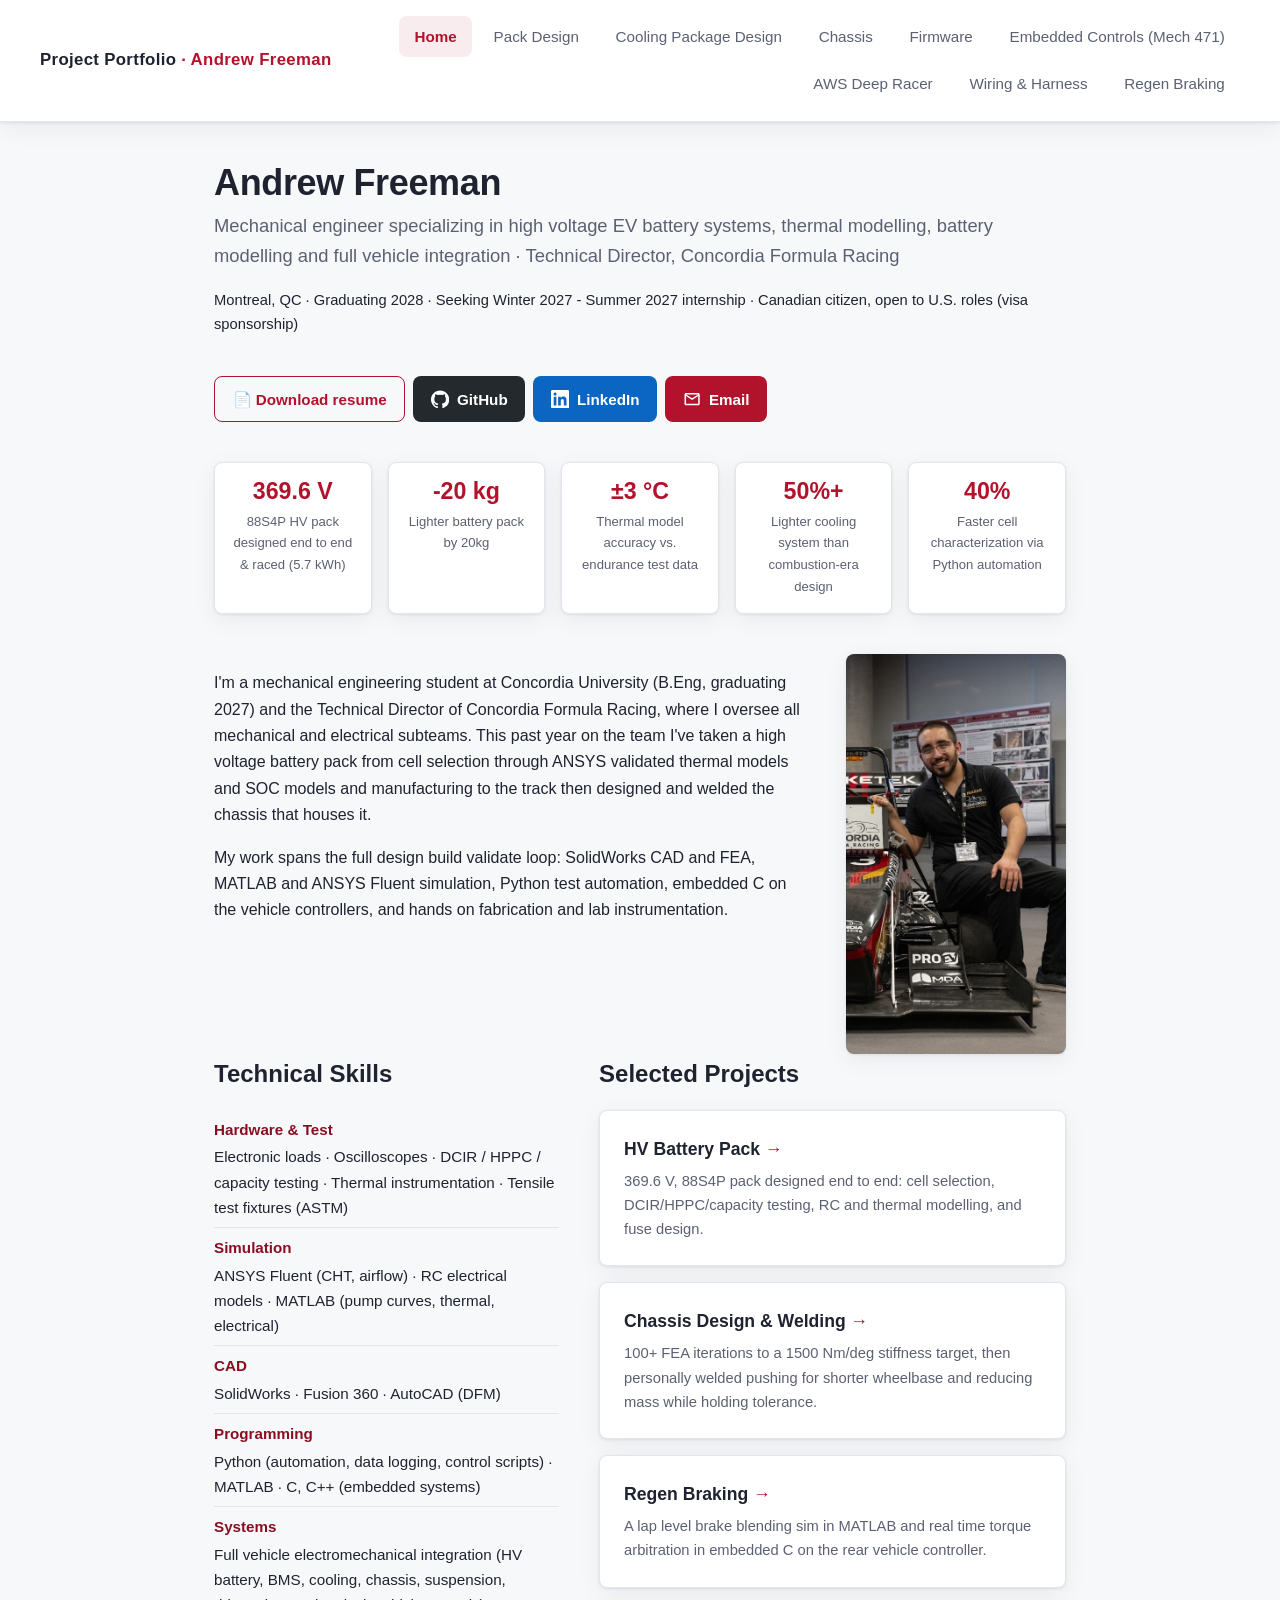
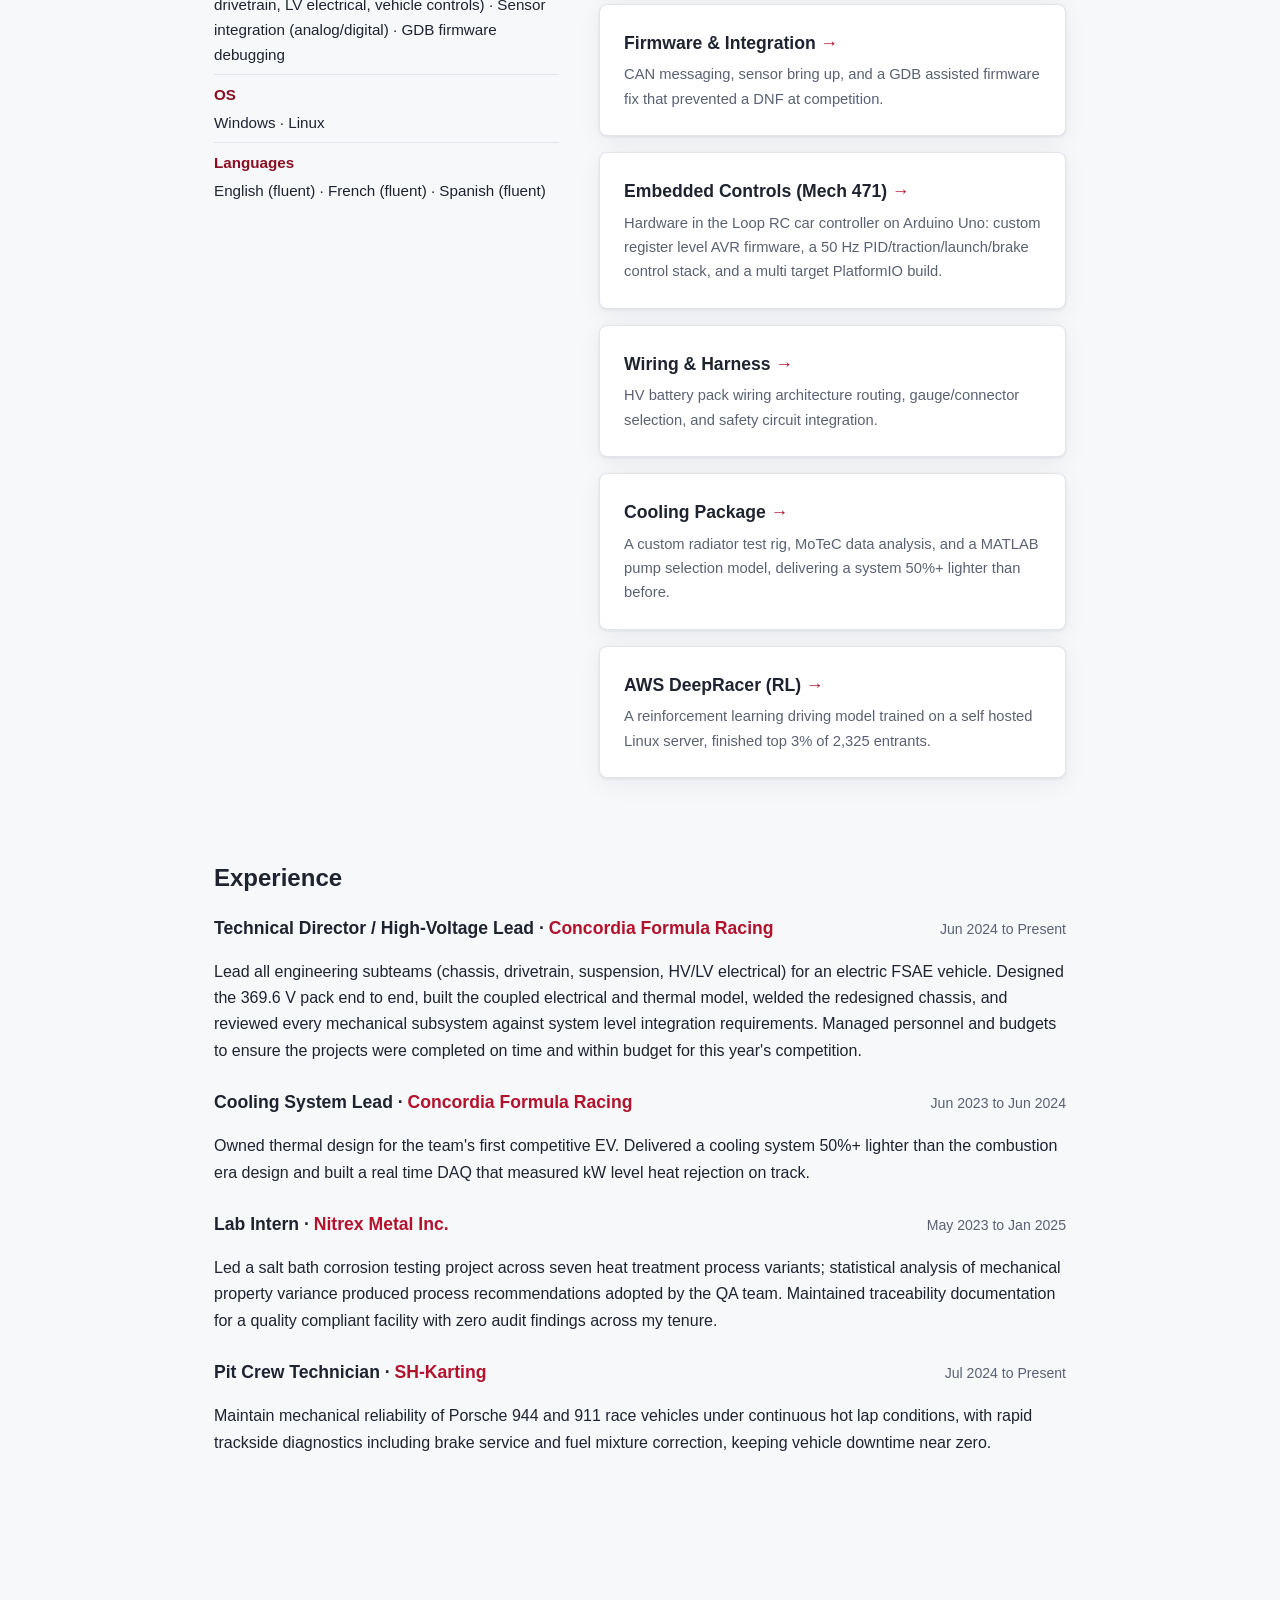
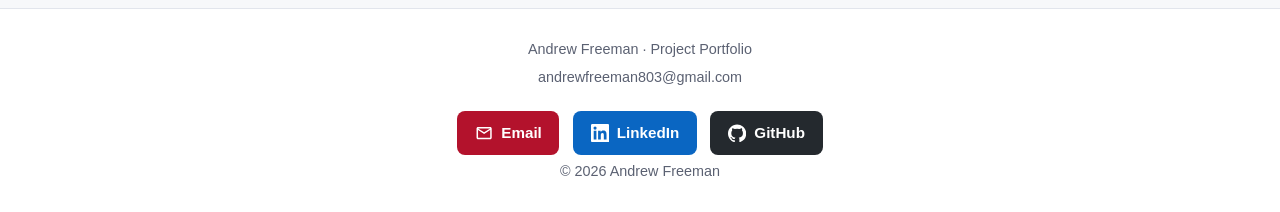
==== commit 9cc160e6: "various changes" ====
--- a/index.html
+++ b/index.html
@@ -5,9 +5,21 @@
   <meta name="viewport" content="width=device-width, initial-scale=1.0">
   <title>Project Portfolio · Andrew Freeman</title>
   <meta name="description" content="Engineering project portfolio of Andrew Freeman, mechanical engineering student and Technical Director of Concordia Formula Racing.">
+  <link rel="icon" href="favicon.svg">
+  <link rel="canonical" href="https://freeman803.github.io/">
+  <meta property="og:type" content="website">
+  <meta property="og:title" content="Andrew Freeman · Project Portfolio">
+  <meta property="og:description" content="Engineering project portfolio of Andrew Freeman, mechanical engineering student and Technical Director of Concordia Formula Racing.">
+  <meta property="og:url" content="https://freeman803.github.io/">
+  <meta property="og:image" content="https://freeman803.github.io/assets/images/Profile1.jpg">
+  <meta name="twitter:card" content="summary_large_image">
+  <meta name="twitter:title" content="Andrew Freeman · Project Portfolio">
+  <meta name="twitter:description" content="Engineering project portfolio of Andrew Freeman, mechanical engineering student and Technical Director of Concordia Formula Racing.">
+  <meta name="twitter:image" content="https://freeman803.github.io/assets/images/Profile1.jpg">
   <link rel="stylesheet" href="css/style.css">
 </head>
 <body>
+  <a class="skip-link" href="#main-content">Skip to content</a>
   <!-- ============ CANONICAL HEADER (copy to every page) ============ -->
   <header class="site-header">
     <div class="site-header__inner">
@@ -28,11 +40,14 @@
   </header>
   <!-- ============ /HEADER ============ -->
 
-  <main>
+  <main id="main-content">
     <h1 class="page-title">Andrew Freeman</h1>
     <p class="page-subtitle">
       Mechanical engineer specializing in high voltage EV battery systems, thermal
       modelling, battery modelling and full vehicle integration · Technical Director, Concordia Formula Racing
+    </p>
+    <p class="hero-meta">
+      Montreal, QC · Graduating 2028 · Seeking Winter 2027 - Summer 2027 internship · Canadian citizen, open to U.S. roles (visa sponsorship)
     </p>
 
     <div class="hero-actions">
@@ -52,12 +67,16 @@
     </div>
 
     <div class="stat-row">
-      <div class="stat"><span class="stat__value">369.6 V</span><span class="stat__label">88S4P HV pack designed end to end &amp; raced (5.7 kwh)</span></div>
+      <div class="stat"><span class="stat__value">369.6 V</span><span class="stat__label">88S4P HV pack designed end to end &amp; raced (5.7 kWh)</span></div>
       <div class="stat"><span class="stat__value">-20 kg</span><span class="stat__label">Lighter battery pack by 20kg</span></div>
       <div class="stat"><span class="stat__value">±3 °C</span><span class="stat__label">Thermal model accuracy vs. endurance test data</span></div>
       <div class="stat"><span class="stat__value">50%+</span><span class="stat__label">Lighter cooling system than combustion-era design</span></div>
       <div class="stat"><span class="stat__value">40%</span><span class="stat__label">Faster cell characterization via Python automation</span></div>
     </div>
+    <!-- TODO (competition result): once confirmed, add the team's result here, e.g.:
+    <p class="hero-meta">Formula SAE [Event] [Year]: finished [P] overall · completed [N] endurance laps.</p>
+    -->
+
 
     <div class="intro">
       <div>
@@ -161,7 +180,7 @@
             <span class="experience__dates">Jun 2024 to Present</span>
           </div>
           <p>Lead all engineering subteams (chassis, drivetrain, suspension, HV/LV electrical) for an electric FSAE vehicle. Designed the 369.6 V pack end to end, built the coupled electrical and thermal model, welded the redesigned chassis, and reviewed every mechanical subsystem against system level integration requirements.
-          Managed personal and budgets to ensure that the projects would be completed on time and within budget for this years competiton.  
+          Managed personnel and budgets to ensure the projects were completed on time and within budget for this year's competition.
           </p>
         </div>
         <div class="experience__item">
--- a/css/style.css
+++ b/css/style.css
@@ -58,6 +58,24 @@
   text-decoration: underline;
 }
 
+/* Skip-to-content link: hidden until keyboard focus */
+.skip-link {
+  position: absolute;
+  left: -9999px;
+  top: 0;
+  z-index: 1100;
+  padding: 0.6rem 1rem;
+  background: var(--color-accent);
+  color: #fff;
+  font-weight: 600;
+  border-radius: 0 0 var(--radius) 0;
+}
+
+.skip-link:focus {
+  left: 0;
+  text-decoration: none;
+}
+
 .site-header {
   position: sticky;
   top: 0;
@@ -107,7 +125,6 @@
 
 .nav {
   display: flex;
-  flex: 1;
   flex-wrap: wrap;
   justify-content: flex-end;
   gap: 0.4rem;
@@ -174,6 +191,14 @@
   margin: 0 0 var(--space-4);
   color: var(--color-text-muted);
   font-size: 1.15rem;
+  font-weight: 500;
+}
+
+/* Recruiter-facing meta line: location / grad date / availability / work auth */
+.hero-meta {
+  margin: calc(-1 * var(--space-3)) 0 var(--space-4);
+  color: var(--color-text);
+  font-size: 0.92rem;
   font-weight: 500;
 }
 
@@ -325,6 +350,11 @@
   grid-template-columns: 1fr;
 }
 
+/* Two images side by side, together spanning the full content width */
+.image-grid--pair {
+  grid-template-columns: 1fr 1fr;
+}
+
 .image-grid--gallery {
   grid-template-columns: repeat(auto-fill, minmax(180px, 1fr));
 }
@@ -336,6 +366,34 @@
 
 .figure-caption {
   margin: calc(-1 * var(--space-1)) 0 var(--space-2);
+  font-size: 0.85rem;
+  color: var(--color-text-muted);
+  font-style: italic;
+}
+
+/* Grid of individually captioned figures */
+.figure-grid {
+  display: grid;
+  grid-template-columns: repeat(auto-fill, minmax(220px, 1fr));
+  gap: var(--space-2);
+  margin: var(--space-2) 0;
+}
+
+.figure-grid figure {
+  margin: 0;
+}
+
+.figure-grid img {
+  width: 100%;
+  height: 190px;
+  object-fit: cover;
+  border-radius: var(--radius);
+  box-shadow: var(--shadow);
+  cursor: zoom-in;
+}
+
+.figure-grid figcaption {
+  margin-top: 0.4rem;
   font-size: 0.85rem;
   color: var(--color-text-muted);
   font-style: italic;
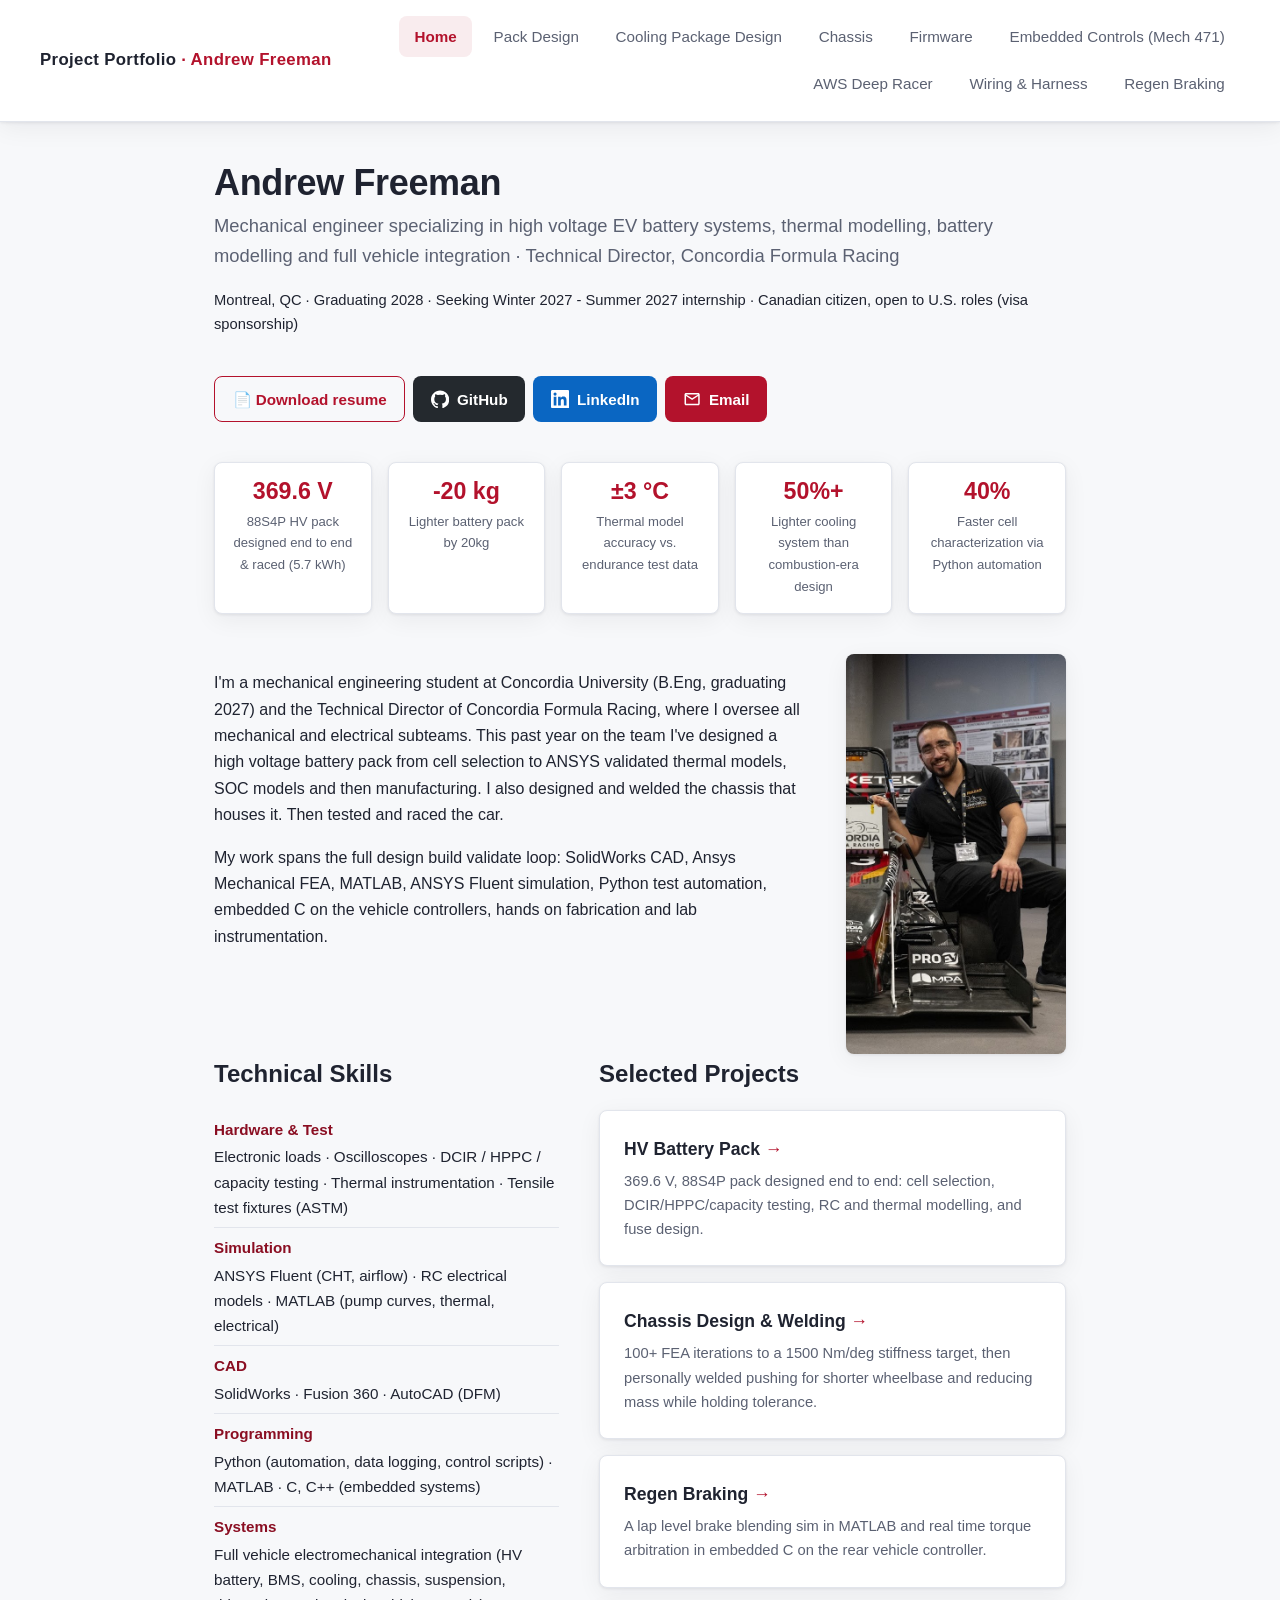
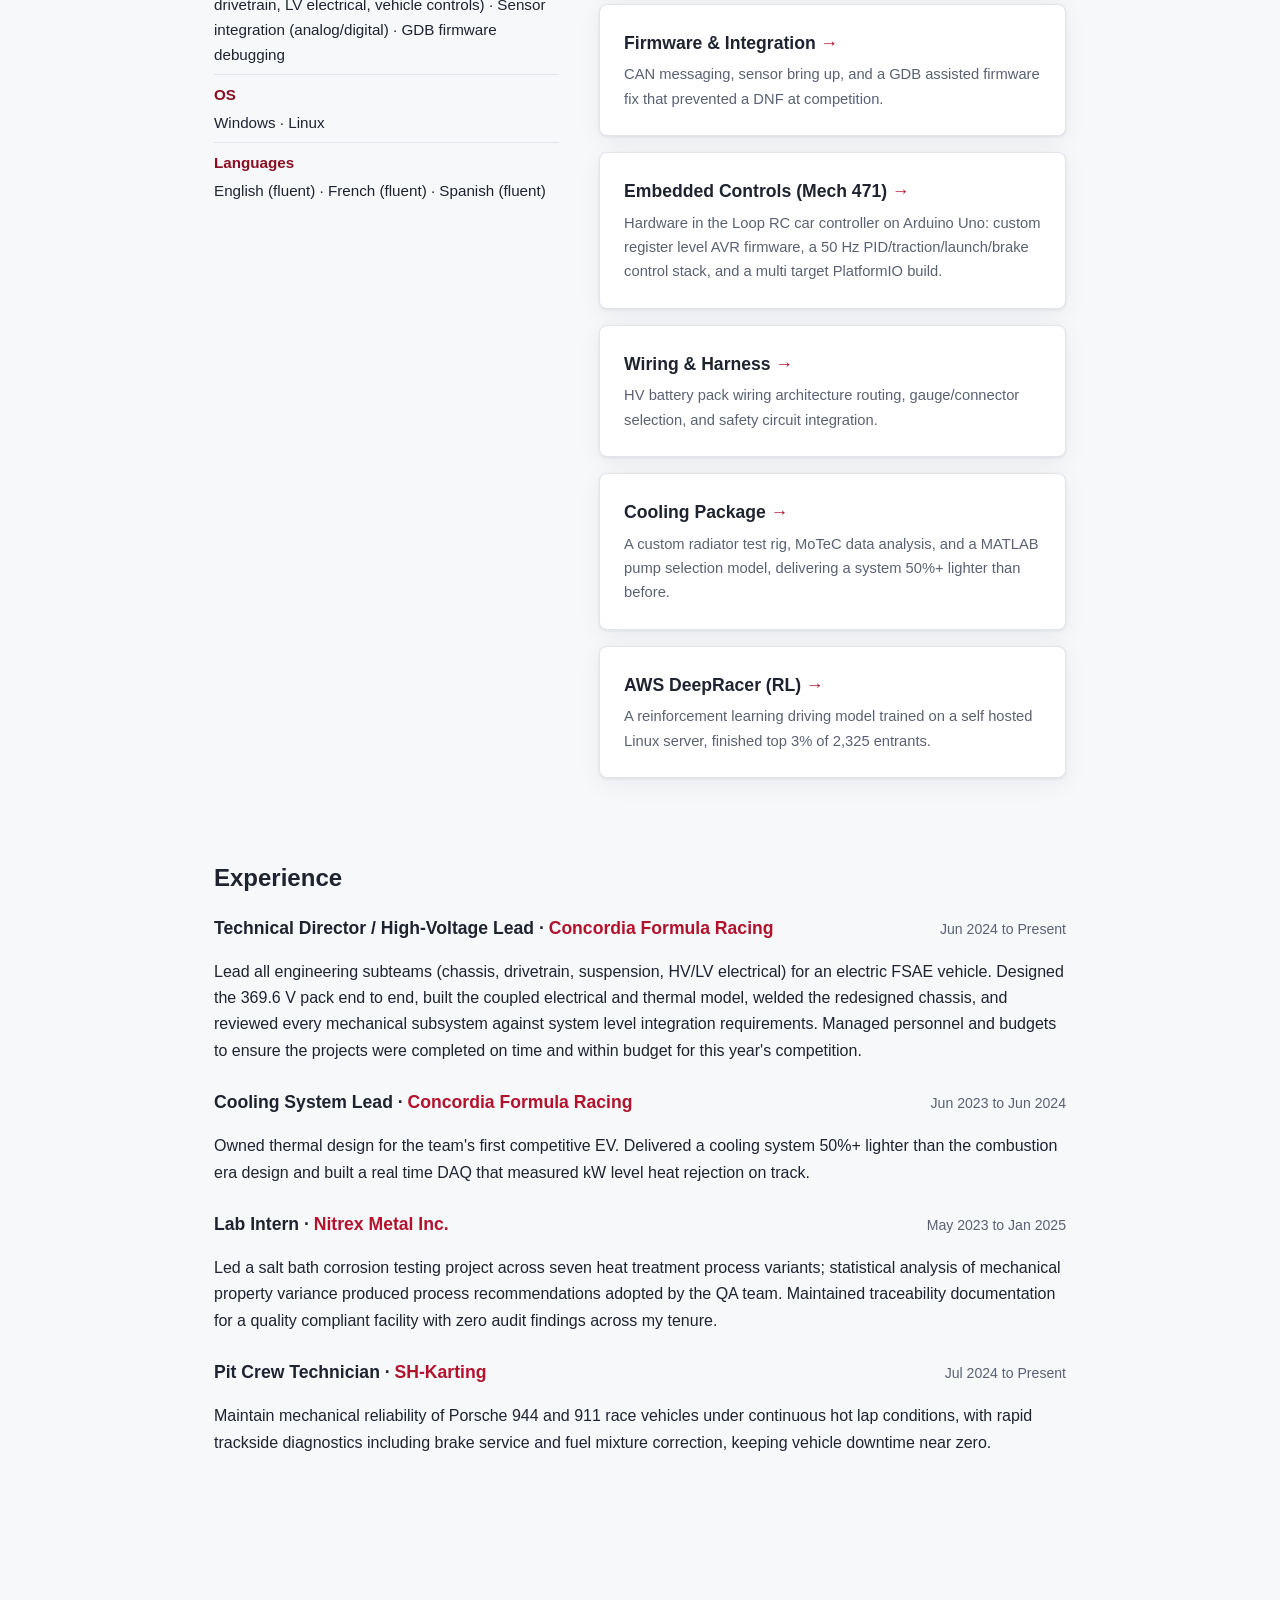
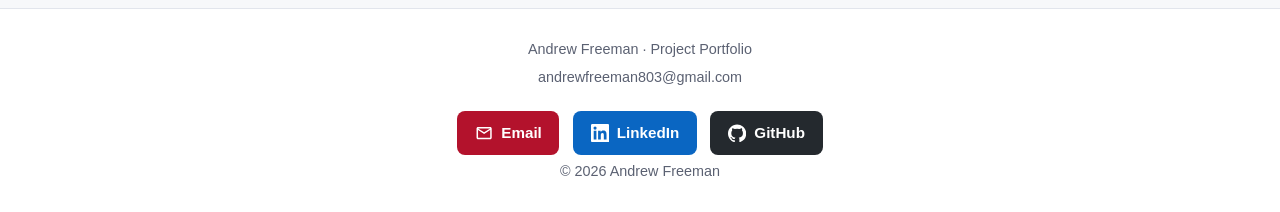
==== commit 8c3be524: "Various page updates" ====
--- a/index.html
+++ b/index.html
@@ -83,14 +83,14 @@
         <p>
           I'm a mechanical engineering student at Concordia University (B.Eng, graduating
           2027) and the Technical Director of Concordia Formula Racing, where I oversee all mechanical and electrical subteams. 
-          This past year on the team I've taken a high voltage battery pack from cell selection through
-          ANSYS validated thermal models and SOC models and manufacturing to the track then designed and welded the chassis
-          that houses it. 
+          This past year on the team I've designed a high voltage battery pack from cell selection to
+          ANSYS validated thermal models, SOC models and then manufacturing. I also designed and welded the chassis
+          that houses it. Then tested and raced the car. 
         </p>
         <p>
-          My work spans the full design build validate loop: SolidWorks CAD and FEA, MATLAB
-          and ANSYS Fluent simulation, Python test automation, embedded C on the vehicle
-          controllers, and hands on fabrication and lab instrumentation. 
+          My work spans the full design build validate loop: SolidWorks CAD, Ansys Mechanical FEA, MATLAB, 
+          ANSYS Fluent simulation, Python test automation, embedded C on the vehicle
+          controllers, hands on fabrication and lab instrumentation. 
         </p>
       </div>
 
